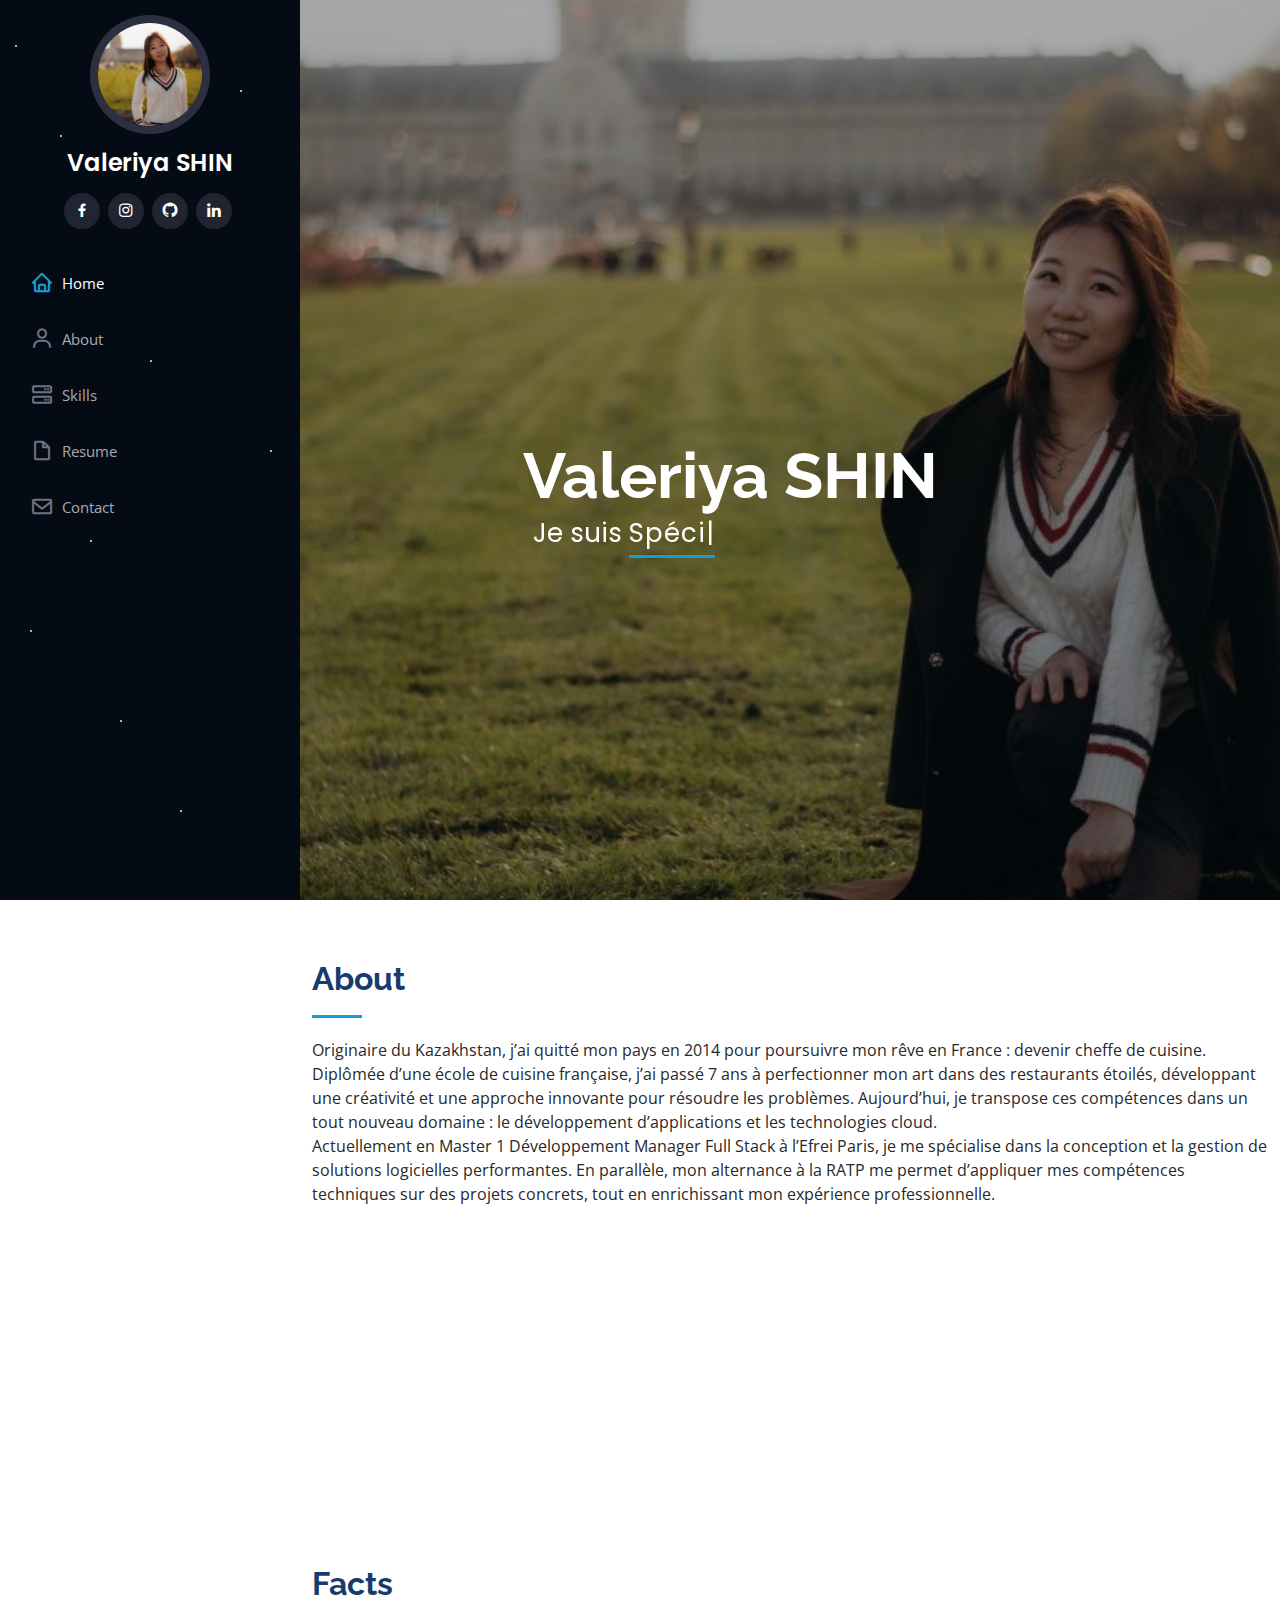
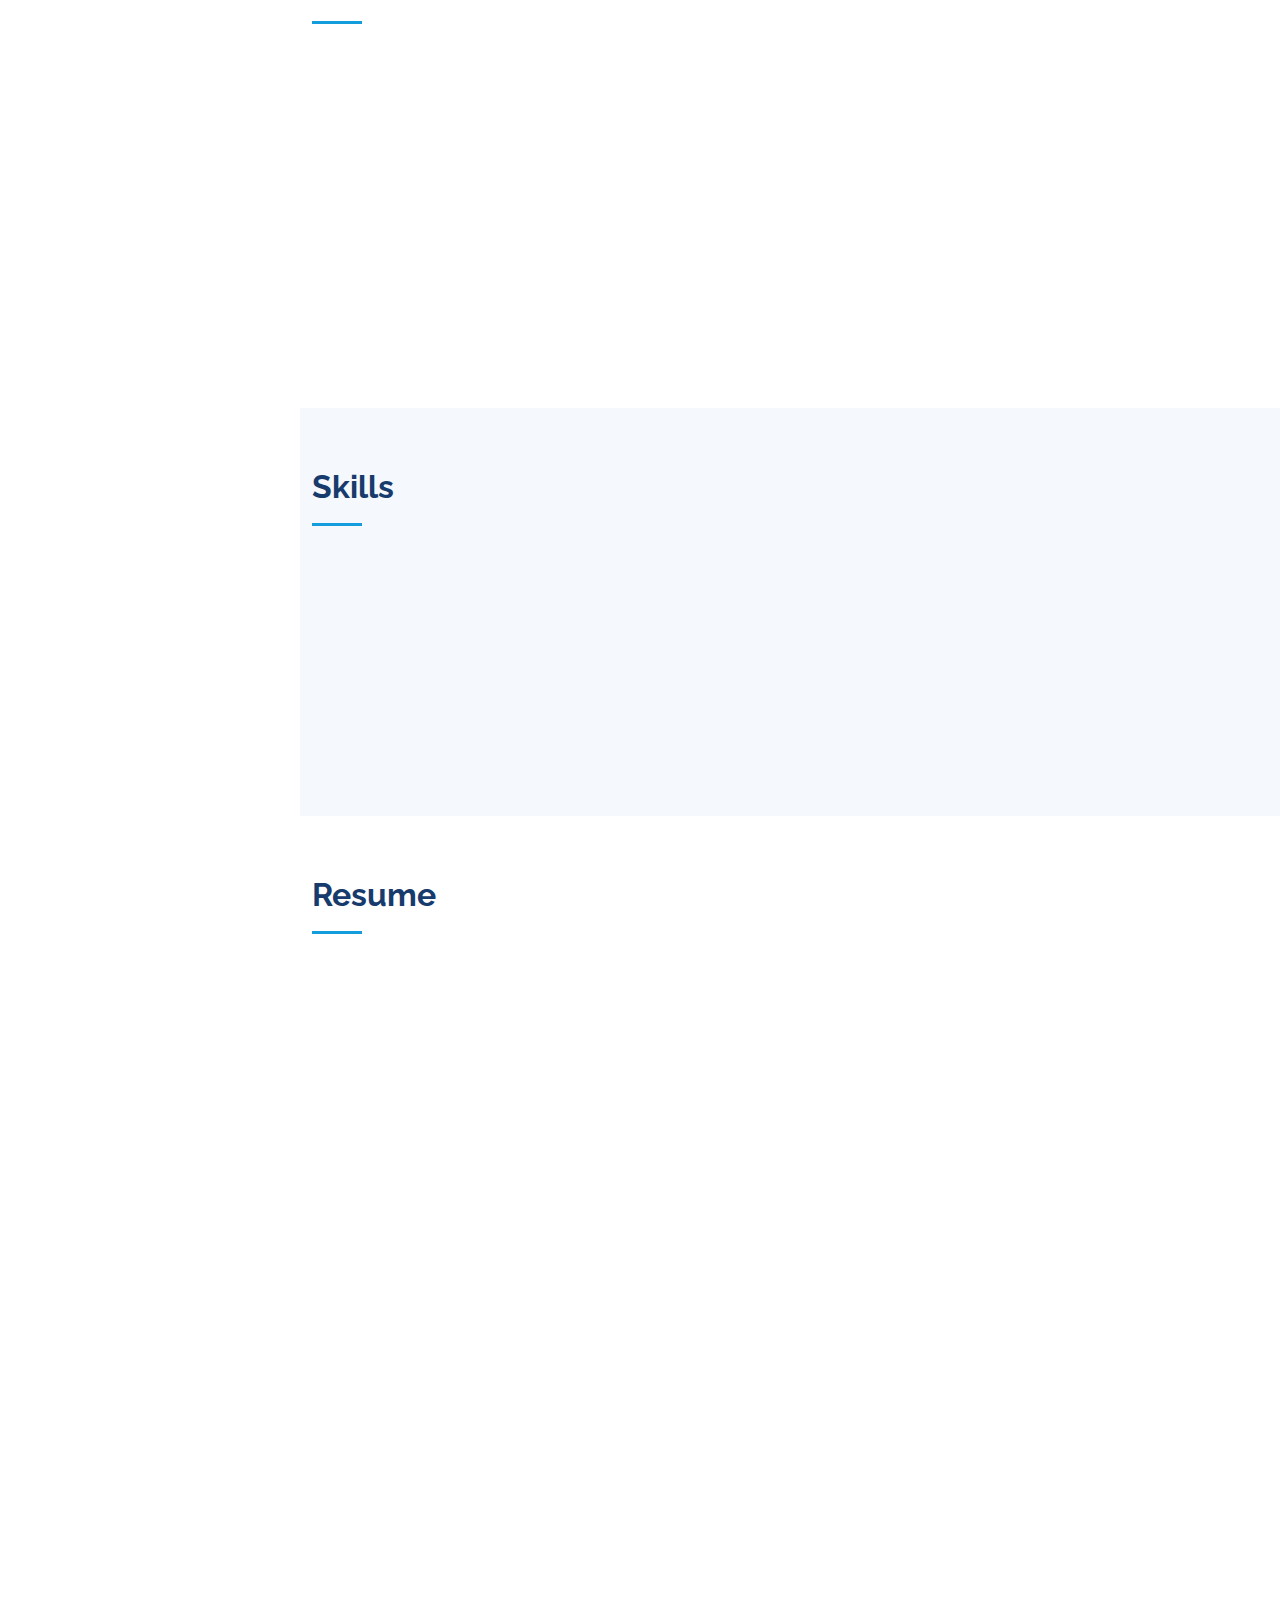
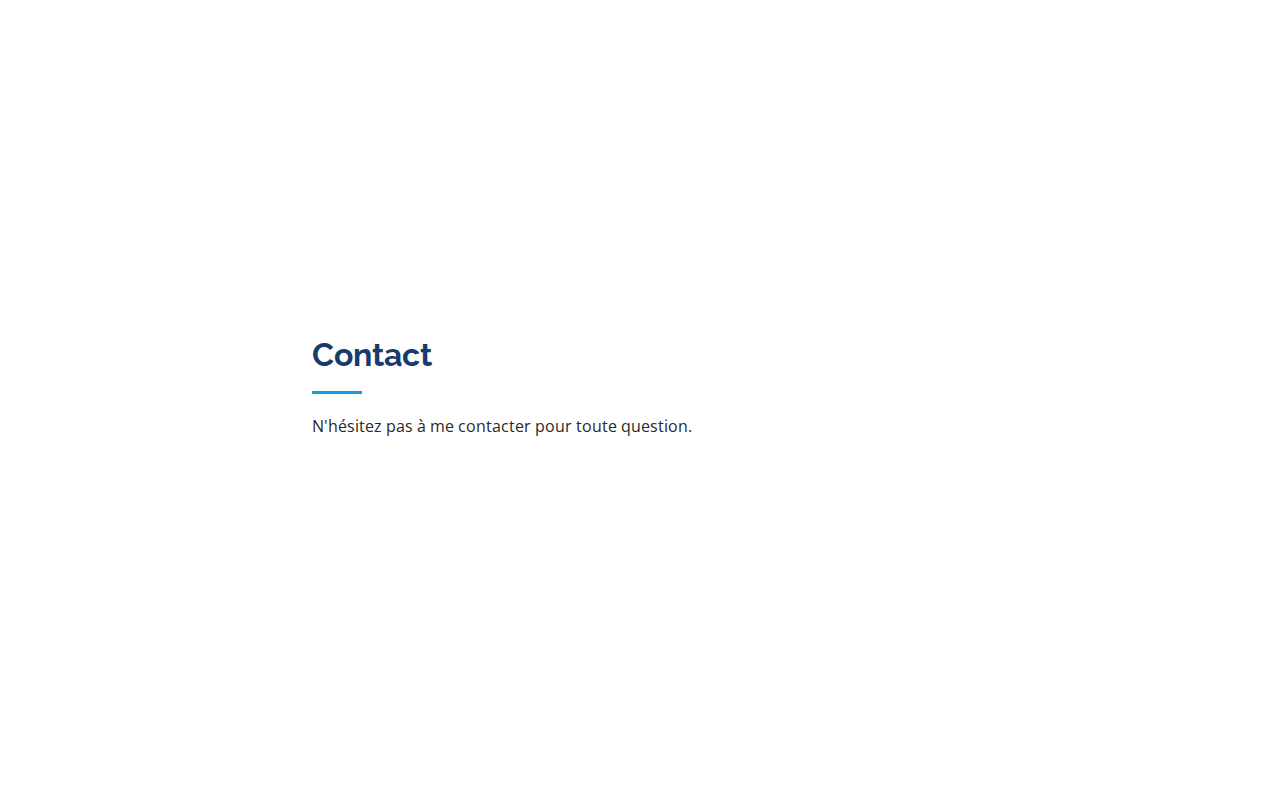
==== index.html @ 9e58f183 "Changement de portfolio" ====
<!DOCTYPE html>
<html lang="fr">

<head>
  <meta charset="utf-8">
  <meta content="width=device-width, initial-scale=1.0" name="viewport">

  <title>Portfolio Valeriya SHIN</title>
  <meta content="" name="description">
  <meta content="" name="keywords">

  <!-- Favicons -->
  <link href="assets/img/favicon.png" rel="icon">
  <link href="assets/img/apple-touch-icon.png" rel="apple-touch-icon">

  <!-- Google Fonts -->
  <link
    href="https://fonts.googleapis.com/css?family=Open+Sans:300,300i,400,400i,600,600i,700,700i|Raleway:300,300i,400,400i,500,500i,600,600i,700,700i|Poppins:300,300i,400,400i,500,500i,600,600i,700,700i"
    rel="stylesheet">

  <!-- Vendor CSS Files -->
  <link href="assets/vendor/aos/aos.css" rel="stylesheet">
  <link href="assets/vendor/bootstrap/css/bootstrap.min.css" rel="stylesheet">
  <link href="assets/vendor/bootstrap-icons/bootstrap-icons.css" rel="stylesheet">
  <link href="assets/vendor/boxicons/css/boxicons.min.css" rel="stylesheet">
  <link href="assets/vendor/glightbox/css/glightbox.min.css" rel="stylesheet">
  <link href="assets/vendor/swiper/swiper-bundle.min.css" rel="stylesheet">

  <!-- Template Main CSS File -->
  <link href="assets/css/styles.css" rel="stylesheet">

</head>

<body>
  <!-- ======= Mobile nav toggle button ======= -->
  <i class="bi bi-list mobile-nav-toggle d-xl-none"></i>
  <!-- ======= Header ======= -->
  <header id="header">
    <!-- Start Stars -->
    <div class="stars-container">
      <div class="star"></div>
      <div class="star"></div>
      <div class="star"></div>
      <div class="star"></div>
      <div class="star"></div>
      <div class="star"></div>
      <div class="star"></div>
      <div class="star"></div>
      <div class="star"></div>
      <div class="star"></div>
    </div>
    <!-- End Stars -->
    <div class="d-flex flex-column">
      <div class="profile">
        <img src="assets/img/profil.jpg" alt="" class="img-fluid rounded-circle">
        <h1 class="text-light"><a href="index.html">Valeriya SHIN</a></h1>
        <div class="social-links mt-3 text-center">
          <a href="https://www.facebook.com/vs1518" class="facebook"><i class="bx bxl-facebook"></i></a>
          <a href="https://www.instagram.com/vs1518/" class="instagram"><i class="bx bxl-instagram"></i></a>
          <a href="https://github.com/vs1518" class="google-plus"><i class="bx bxl-github"></i></a>
          <a href="https://www.linkedin.com/in/vs1518/" class="linkedin"><i class="bx bxl-linkedin"></i></a>
        </div>
      </div>

      <nav id="" class="nav-menu navbar">
        <ul>
          <li><a href="#hero" class="nav-link scrollto active"><i class="bx bx-home"></i> <span>Home</span></a></li>
          <li><a href="#about" class="nav-link scrollto"><i class="bx bx-user"></i> <span>About</span></a></li>
          <li><a href="#skills" class="nav-link scrollto"><i class="bx bx-server"></i> <span>Skills</span></a></li>
          <li><a href="#resume" class="nav-link scrollto"><i class="bx bx-file-blank"></i> <span>Resume</span></a></li>
          <li><a href="#contact" class="nav-link scrollto"><i class="bx bx-envelope"></i> <span>Contact</span></a></li>
        </ul>
      </nav><!-- .nav-menu -->
    </div>
  </header><!-- End Header -->

  <!-- ======= Hero Section ======= -->
  <section id="hero" class="d-flex flex-column justify-content-center align-items-center">
    <div class="hero-container" data-aos="fade-in">
      <h1>Valeriya SHIN</h1>
      <p>Je suis <span class="typed" data-typed-items="Spécialiste Java, Spring & AWS | En alternance à la DSI RATP"></span></p>

    </div>
  </section><!-- End Hero -->

  <main id="main">

    <!-- ======= About Section ======= -->
    <section id="about" class="about">
      <div class="container">

        <div class="section-title">
          <h2>About</h2>
          <p>Originaire du Kazakhstan, j’ai quitté mon pays en 2014 pour poursuivre mon rêve en France : devenir cheffe de cuisine. Diplômée d’une école de cuisine française, j’ai passé 7 ans à perfectionner mon art dans des restaurants étoilés, 
            développant une créativité et une approche innovante pour résoudre les problèmes. 
            Aujourd’hui, je transpose ces compétences dans un tout nouveau domaine : le développement d’applications et les technologies cloud.

            <p>Actuellement en Master 1 Développement Manager Full Stack à l’Efrei Paris,
            je me spécialise dans la conception et la gestion de solutions logicielles performantes. 
            En parallèle, mon alternance à la RATP me permet d’appliquer mes compétences techniques sur des projets concrets, 
            tout en enrichissant mon expérience professionnelle.</p>
         
        </div>

        <div class="row">
          <div class="col-lg-4" data-aos="fade-right">
            <img src="assets/img/profil.jpg" class="img-fluid" alt="">
          </div>
          <div class="col-lg-8 pt-4 pt-lg-0 content" data-aos="fade-left">
            <h3>Web Développeuse</h3>
            <div class="row">
              <div class="col-lg-6">
                <ul>
                  <li><i class="bi bi-chevron-right"></i> <strong>Birthday:</strong> <span>18 août 1995</span></li>
                  <li><i class="bi bi-chevron-right"></i> <strong>Phone:</strong> <span>+33 7 83 16 61 77</span></li>
                  <li><i class="bi bi-chevron-right"></i> <strong>City:</strong> <span>Paris, France</span></li>
                </ul>
              </div>
              <div class="col-lg-6">
                <ul>
                  <li><i class="bi bi-chevron-right"></i> <strong>Degree:</strong> <span>Master EFREI</span></li>
                  <li><i class="bi bi-chevron-right"></i> <strong>Email:</strong>
                    <span>shinvaleriya1808@gmail.com</span></li>
                </ul>
              </div>
            </div>
          </div>
        </div>

      </div>
    </section><!-- End About Section -->

    <!-- ======= Facts Section ======= -->
    <section id="facts" class="facts">
      <div class="container">

        <div class="section-title">
          <h2>Facts</h2>
        </div>

        <div class="row no-gutters">

          <div class="col-lg-3 col-md-6 d-md-flex align-items-md-stretch" data-aos="fade-up">
            <div class="count-box">
              <i class="bi bi-people"></i>
              <span data-purecounter-start="0" data-purecounter-end="5" data-purecounter-duration="1"
                class="purecounter"></span>
              <p><strong>Langues</strong> : 
                <br><em>russe</em> (langue maternelle), 
                <br><em>français</em>(courant), 
                <br><em>anglais</em> (courant), 
                <br><em>kazakhe</em>(notions), 
                <br><em>allemande </em>(notions)</p>
            </div>
          </div>

          <div class="col-lg-3 col-md-6 d-md-flex align-items-md-stretch" data-aos="fade-up" data-aos-delay="100">
            <div class="count-box">
              <i class="bi bi-calendar-event"></i>
              <span data-purecounter-start="0" data-purecounter-end="7" data-purecounter-duration="1"
                class="purecounter"></span>
              <p><strong>Années </strong> à travaillé dans les restaurants etoilés</p>
            </div>
          </div>

          <div class="col-lg-3 col-md-6 d-md-flex align-items-md-stretch" data-aos="fade-up" data-aos-delay="200">
            <div class="count-box">
              <i class="bi bi-hourglass"></i>
              <span data-purecounter-start="0" data-purecounter-end="2000" data-purecounter-duration="1"
                class="purecounter"></span>
              <p><strong>Heures de travail</strong> non-stop</p>
            </div>
          </div>

          <div class="col-lg-3 col-md-6 d-md-flex align-items-md-stretch" data-aos="fade-up" data-aos-delay="300">
            <div class="count-box">
              <i class="bi bi-file-earmark-check"></i>
              <span data-purecounter-start="0" data-purecounter-end="15" data-purecounter-duration="1"
                class="purecounter"></span>
              <p><strong>Projets</strong> réussis en équipe</p>
            </div>
          </div>

        </div>

      </div>
    </section><!-- End Facts Section -->

    <!-- ======= Skills Section ======= -->
    <section id="skills" class="skills section-bg">
      <div class="container">

        <div class="section-title">
          <h2>Skills</h2>
        </div>

        <div class="row skills-content">

          <div class="col-lg-6" data-aos="fade-up">

            <div class="progress">
              <span class="skill">Java<i class="val">90%</i></span>
              <div class="progress-bar-wrap">
                <div class="progress-bar" role="progressbar" aria-valuenow="90" aria-valuemin="0" aria-valuemax="100">
                </div>
              </div>
            </div>

            <div class="progress">
              <span class="skill">Spring <i class="val">90%</i></span>
              <div class="progress-bar-wrap">
                <div class="progress-bar" role="progressbar" aria-valuenow="90" aria-valuemin="0" aria-valuemax="100">
                </div>
              </div>
            </div>

            <div class="progress">
              <span class="skill">AWS <i class="val">80%</i></span>
              <div class="progress-bar-wrap">
                <div class="progress-bar" role="progressbar" aria-valuenow="80" aria-valuemin="0" aria-valuemax="100">
                </div>
              </div>
            </div>

          </div>

          <div class="col-lg-6" data-aos="fade-up" data-aos-delay="100">
          </div>

        </div>

      </div>
    </section><!-- End Skills Section -->

    <!-- ======= Resume Section ======= -->
    <section id="resume" class="resume">
      <div class="container">

        <div class="section-title">
          <h2>Resume</h2>
        </div>

        <div class="row">
          <div class="col-lg-6" data-aos="fade-up">
            <h3 class="resume-title">Education</h3>
            <div class="resume-item">
              <h4>Diplôme de Dev Manager FullStack<p>Bac +5</p>
              </h4>
              <h5>en cours</h5>
              <p><em>EFREI, Paris, France</em></p>
              <p>EFREI forme des experts en technologies de l'information, combinant excellence technique et compétences en innovation pour répondre aux enjeux du numérique et du digital.</p>

            </div>

            <div class="resume-item">
              <h4>Diplôme de concepteur développeur d’application <p>Bac +3/4</p>
              </h4>
              <h5>2023</h5>
              <p><em>DesCodeuses, Paris, France</em></p>
              <p>DesCodeuses transforme les trajectoires sociales des femmes des quartiers populaires grâce aux métiers Tech et à l'empowerment collectif. </p>
            </div>

            <div class="resume-item">
              <h4>Diplôme de cuisine</h4>
              <h5>2014-2015</h5>
              <p><em>Le Cordon Bleu, Paris, France</em></p>
              <p>Le Cordon Bleu Paris est une école culinaire de renommée internationale, qui a formé certains des plus grands chefs du monde.  </p>
            </div>
          </div>
          <div class="col-lg-6" data-aos="fade-up" data-aos-delay="100">
            <h3 class="resume-title">Professional Experience</h3>
            <div class="resume-item">
              <h4>Cheffe de cuisine</h4>
              <h5>2021-2022</h5>
              <p><em>Paris, France </em></p>
              <ul>
                <li>Création de menus innovants en utilisant des ingrédients frais et locaux,</li>
                <li>Gestion efficace des approvisionnements, des inventaires et des coûts </li>
                <li>Encadrement du personnel de cuisine, planification des horaires, gestion des tâches</li>
                <li>Collaboration avec les fournisseurs</li>
                <li>Élaboration et application des normes d'hygiène et de sécurité alimentaire</li>
              </ul>
            </div>
            <div class="resume-item">
              <h4>Chef de partie</h4>
              <h5>2021-2016
              </h5>
              <p><em>Paris, France </em></p>
              <ul>
                <li>Préparation des garnitures, sauces et autres composants nécessaires pour les différents</li>
                <li>Supervision de la cuisson des aliments, du dressage des assiettes</li>
                <li>Formation et encadrement des apprentis et des commis de cuisine</li>
                <li>Contribution à l'élaboration des menus et à l'amélioration des recettes</li>
              </ul>
            </div>
          </div>
        </div>

      </div>
    </section><!-- End Resume Section -->

    <section id="contact" class="contact">
      <div class="container">

        <div class="section-title">
          <h2>Contact</h2>
          <p>N'hésitez pas à me contacter pour toute question.</p>
        </div>

        <div class="row" data-aos="fade-in">

              <div class="email">
                <i class="bi bi-envelope"></i>
                <h4>Email:</h4>
                <p>shinvaleriya1808@gmail.com</p>
              </div>

              <div class="phone">
                <i class="bi bi-phone"></i>
                <h4>Portable:</h4>
                <p>+33 7 83 16 61 77</p>
              </div>
            </div>
        </div>

      </div>
    </section><!-- End Contact Section -->

  </main><!-- End #main -->



  <a href="#" class="back-to-top d-flex align-items-center justify-content-center"><i
      class="bi bi-arrow-up-short"></i></a>

  <!-- Vendor JS Files -->
  <script src="assets/vendor/purecounter/purecounter_vanilla.js"></script>
  <script src="assets/vendor/aos/aos.js"></script>
  <script src="assets/vendor/bootstrap/js/bootstrap.bundle.min.js"></script>
  <script src="assets/vendor/glightbox/js/glightbox.min.js"></script>
  <script src="assets/vendor/isotope-layout/isotope.pkgd.min.js"></script>
  <script src="assets/vendor/swiper/swiper-bundle.min.js"></script>
  <script src="assets/vendor/typed.js/typed.min.js"></script>
  <script src="assets/vendor/waypoints/noframework.waypoints.js"></script>
  <script src="assets/vendor/php-email-form/validate.js"></script>

  <!-- Template Main JS File -->
  <script src="assets/js/main.js"></script>
  <script src="https://code.jquery.com/jquery-1.7.1.min.js" type="text/javascript"></script>


</body>

</html>
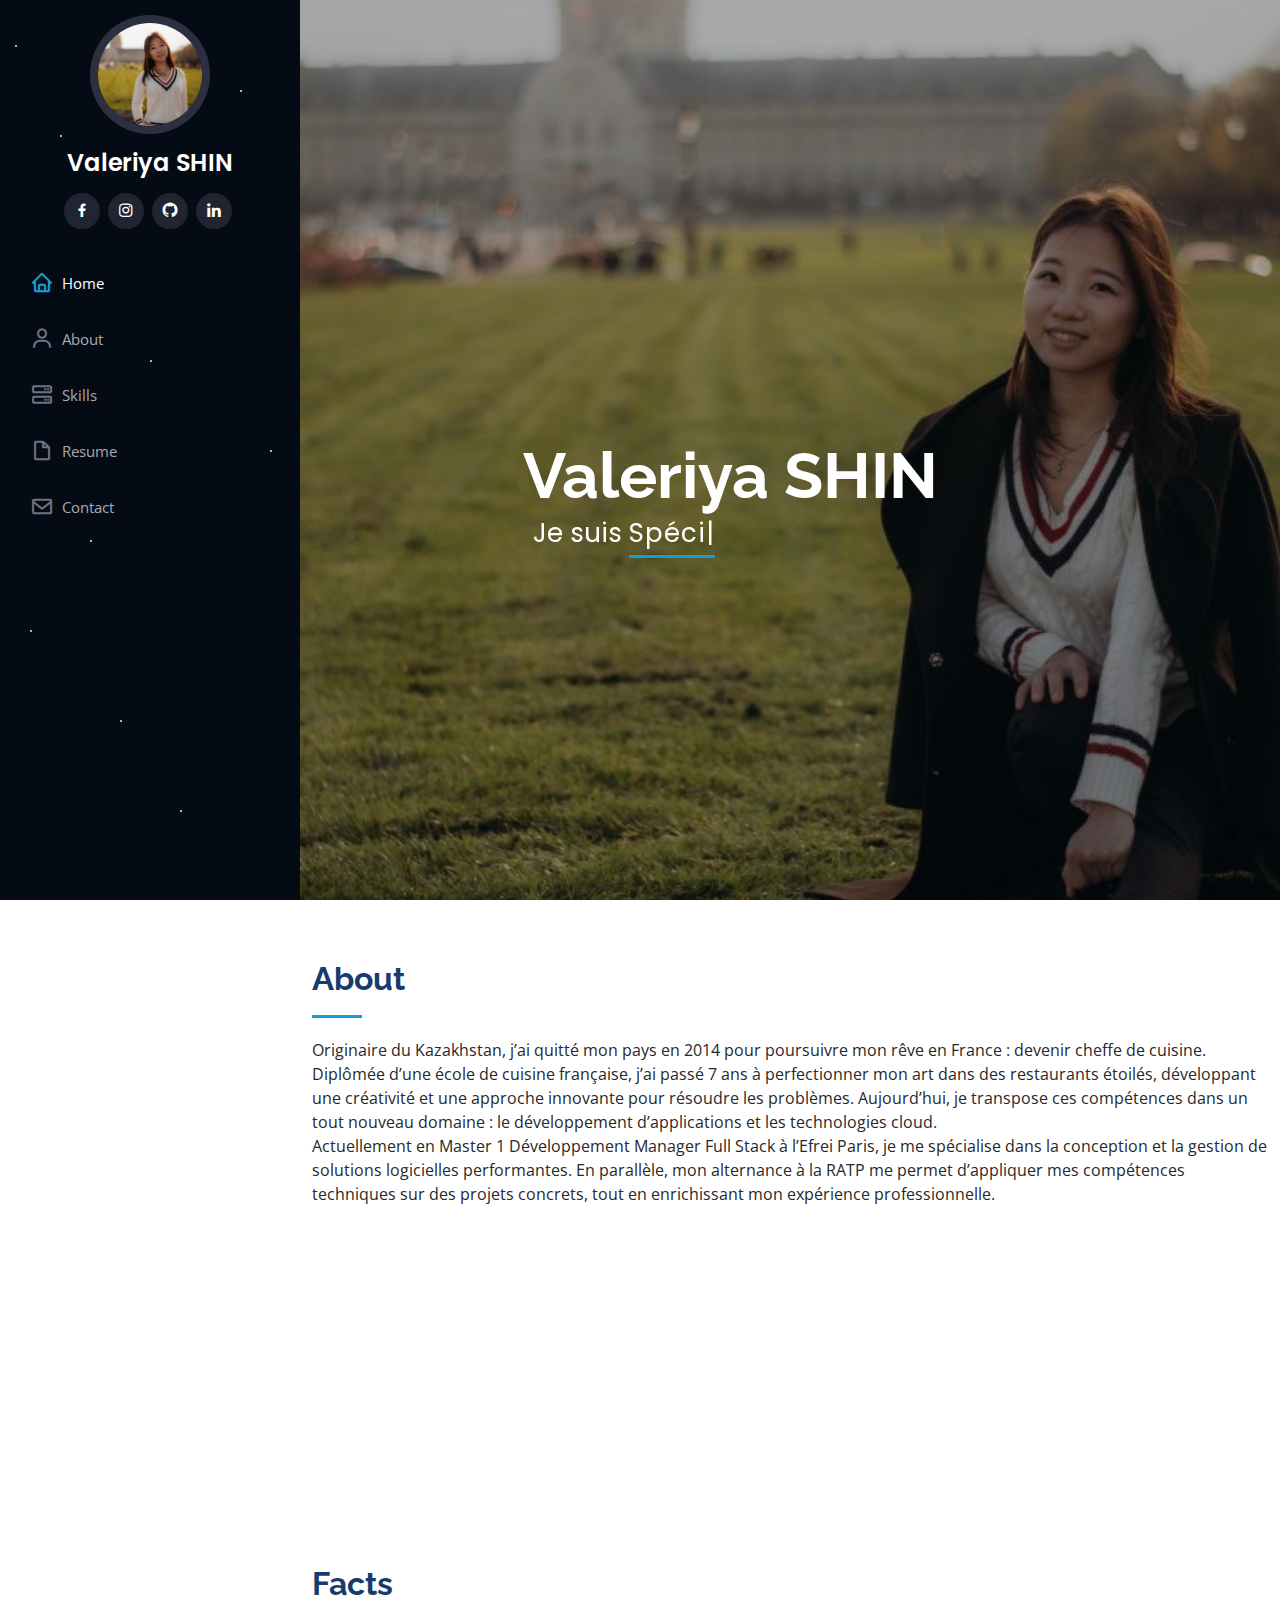
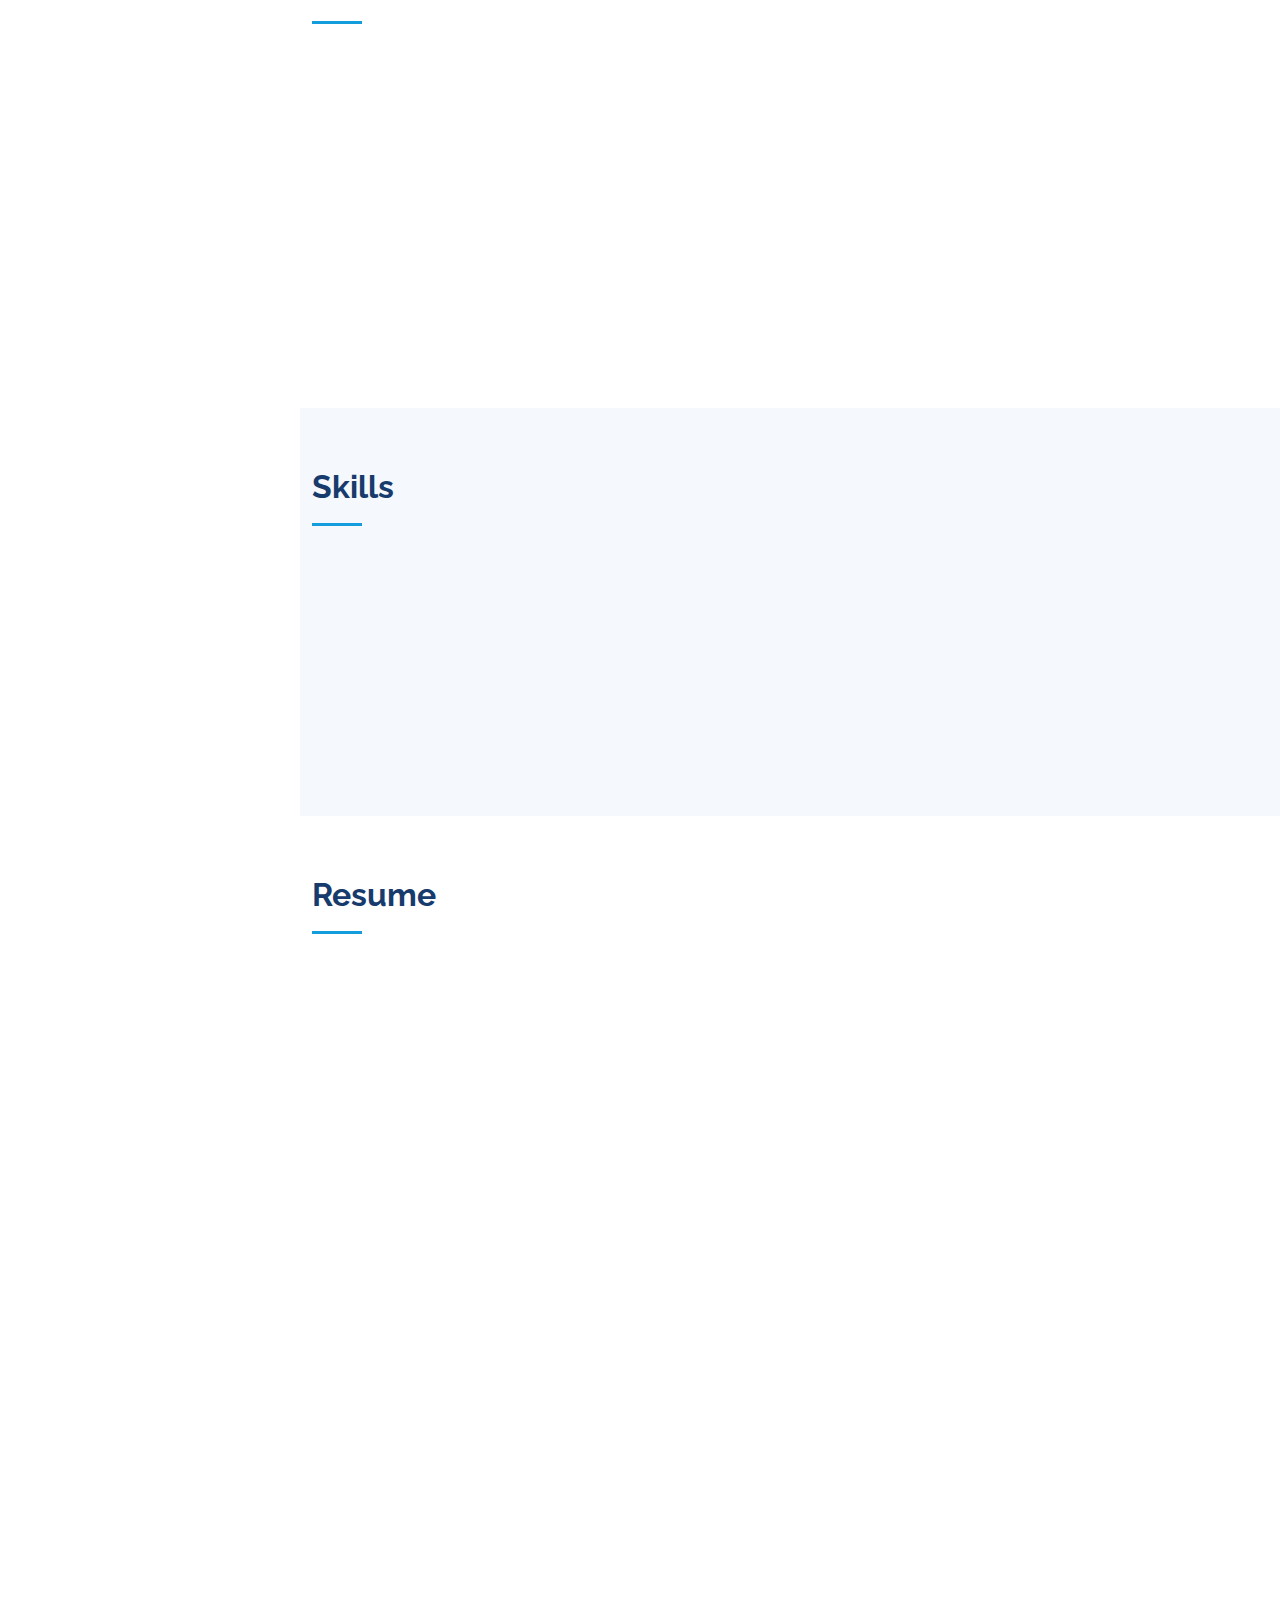
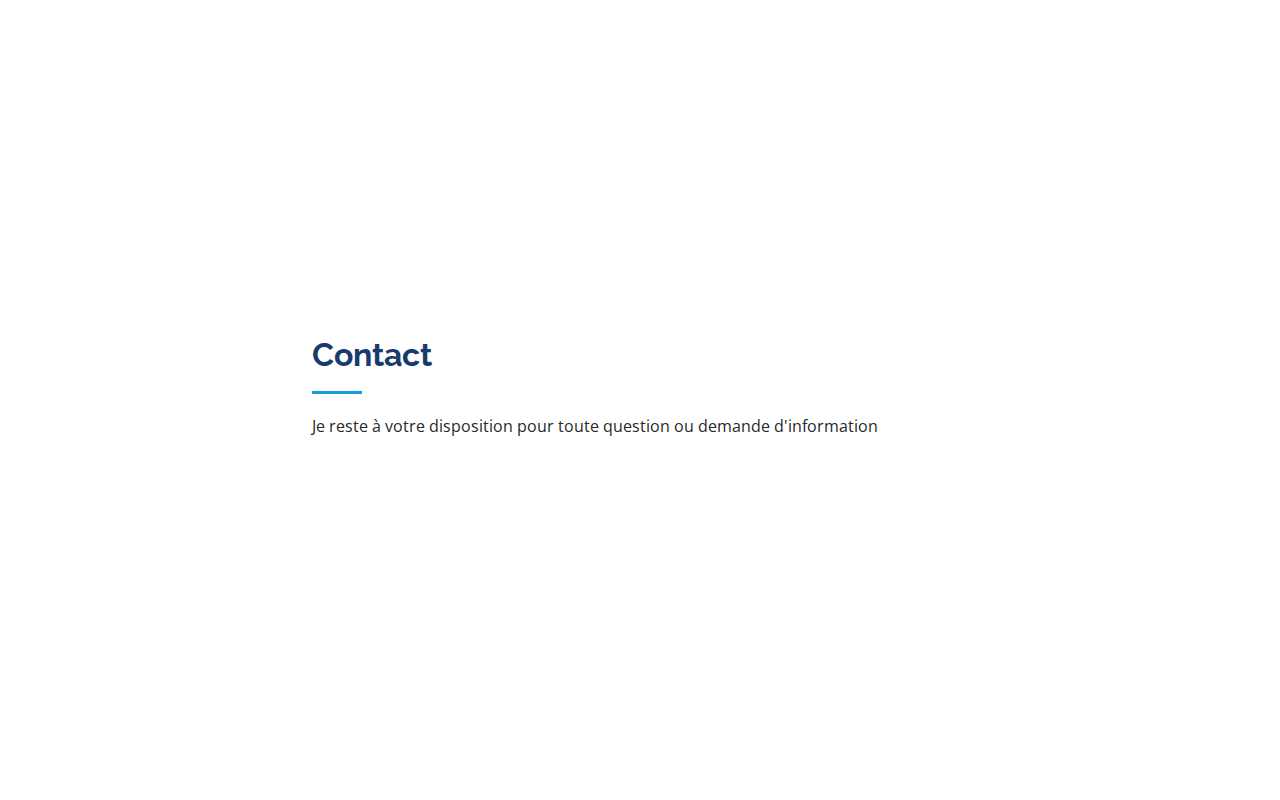
==== commit e599a082: "Modification de mon portfolio" ====
--- a/index.html
+++ b/index.html
@@ -78,7 +78,7 @@
   <section id="hero" class="d-flex flex-column justify-content-center align-items-center">
     <div class="hero-container" data-aos="fade-in">
       <h1>Valeriya SHIN</h1>
-      <p>Je suis <span class="typed" data-typed-items="Spécialiste Java, Spring & AWS | En alternance à la DSI RATP"></span></p>
+      <p>Je suis <span class="typed" data-typed-items="Spécialiste Java Spring & AWS , En alternance à la DSI RATP"></span></p>
 
     </div>
   </section><!-- End Hero -->
@@ -146,7 +146,7 @@
               <span data-purecounter-start="0" data-purecounter-end="5" data-purecounter-duration="1"
                 class="purecounter"></span>
               <p><strong>Langues</strong> : 
-                <br><em>russe</em> (langue maternelle), 
+                <br><em>russe</em>(langue maternelle), 
                 <br><em>français</em>(courant), 
                 <br><em>anglais</em> (courant), 
                 <br><em>kazakhe</em>(notions), 
@@ -304,7 +304,7 @@
 
         <div class="section-title">
           <h2>Contact</h2>
-          <p>N'hésitez pas à me contacter pour toute question.</p>
+          <p>Je reste à votre disposition pour toute question ou demande d'information</p>
         </div>
 
         <div class="row" data-aos="fade-in">
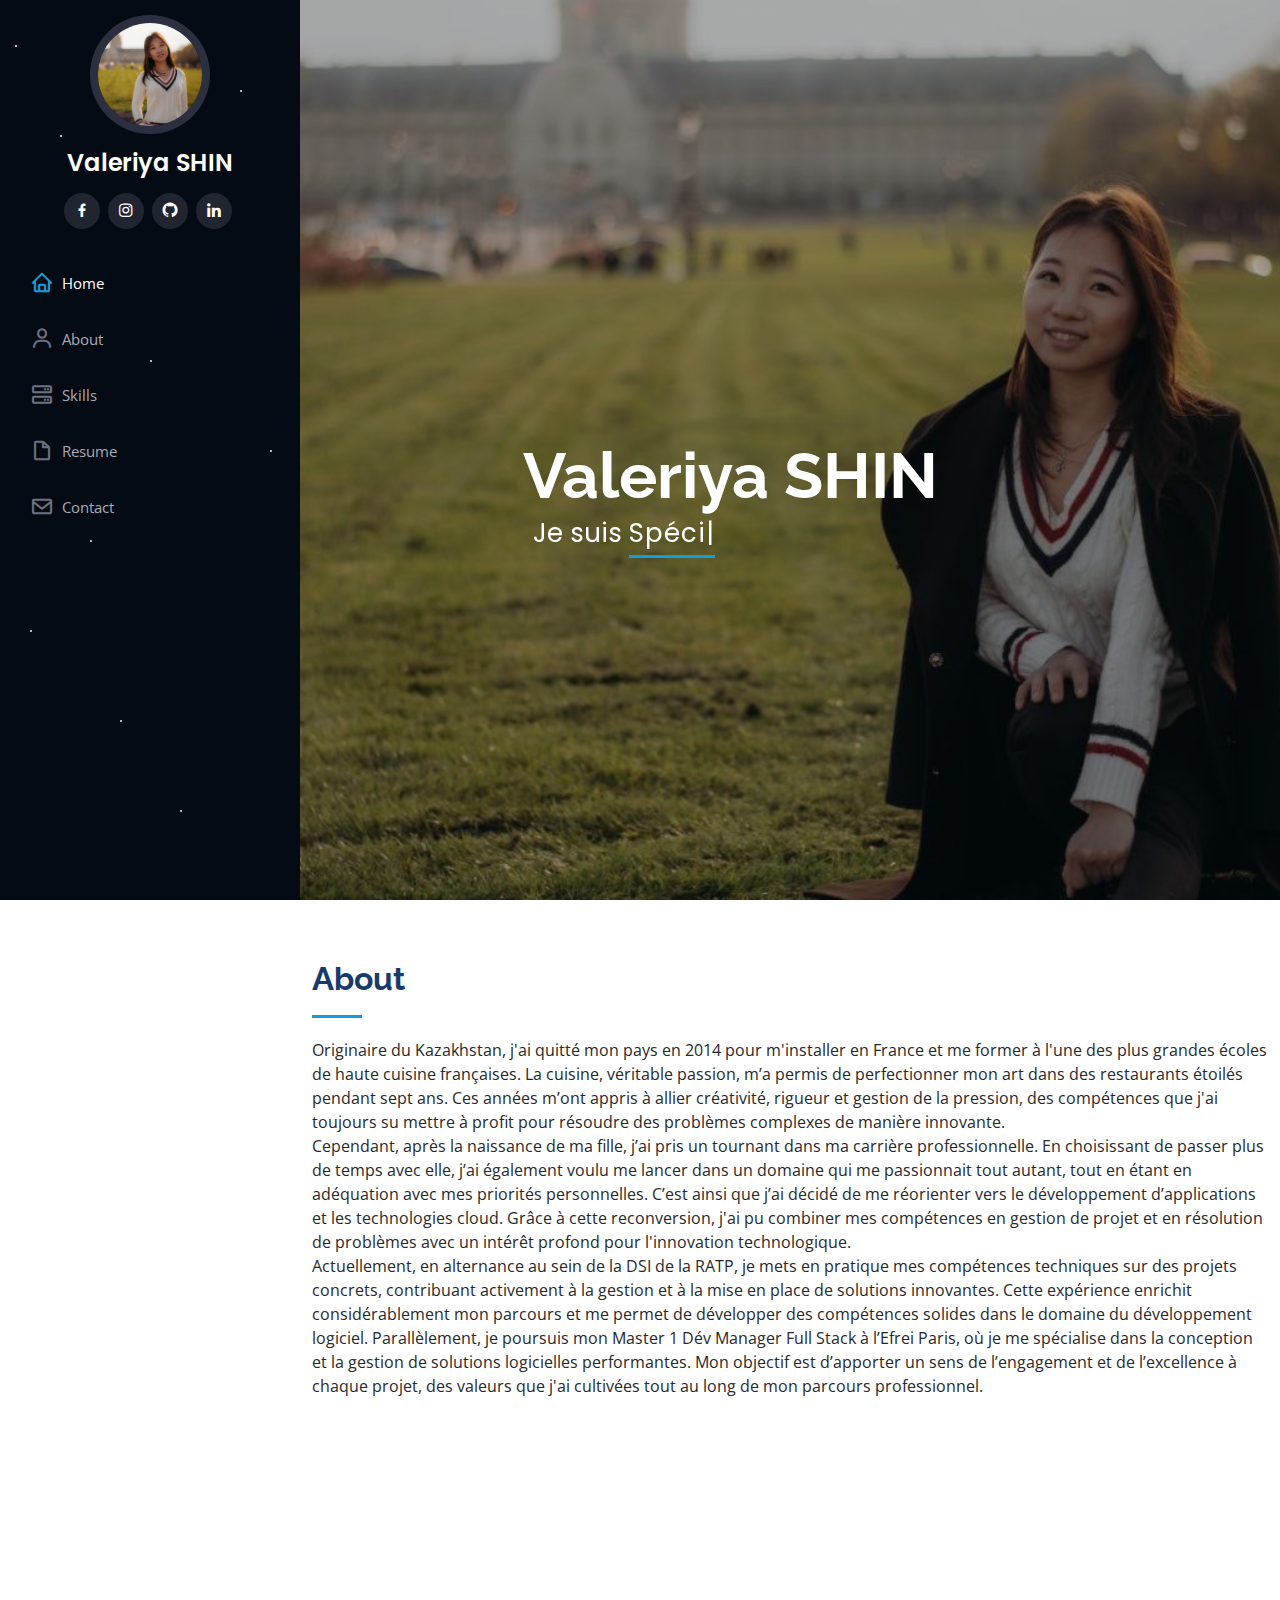
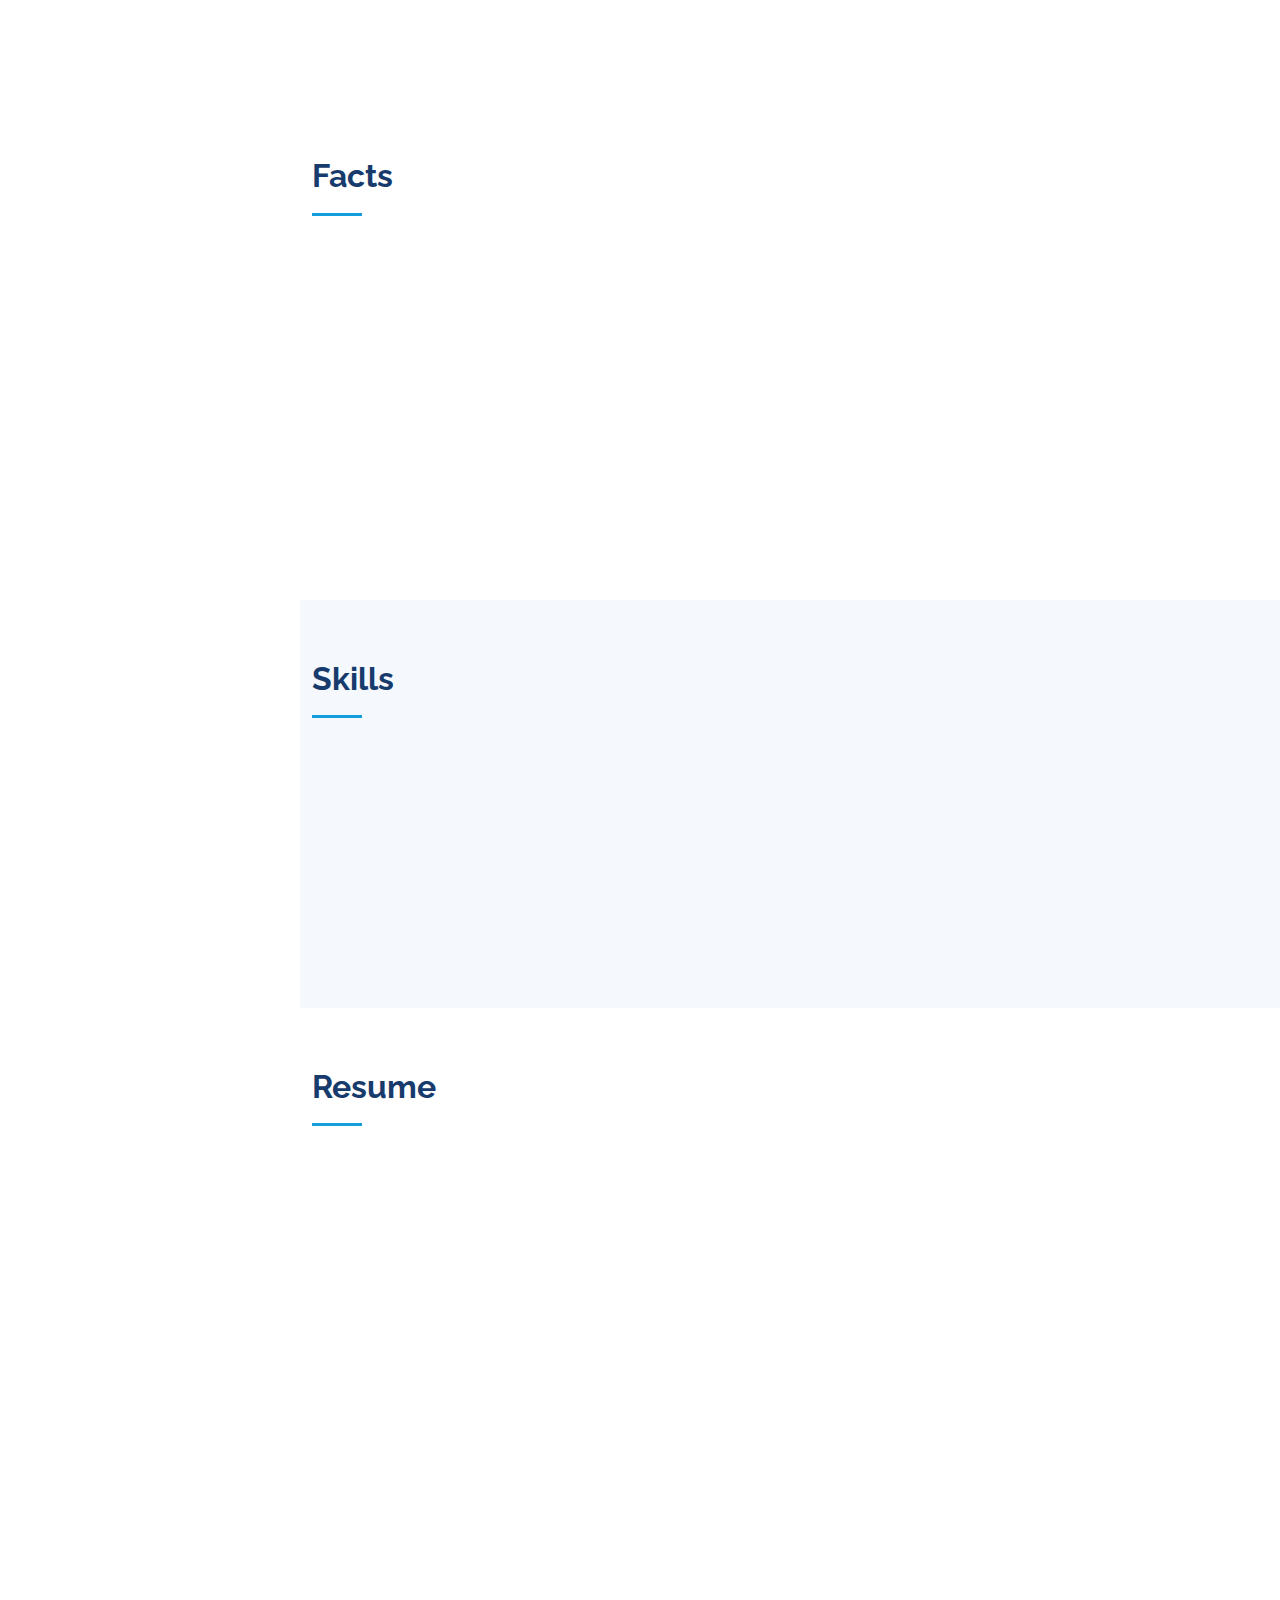
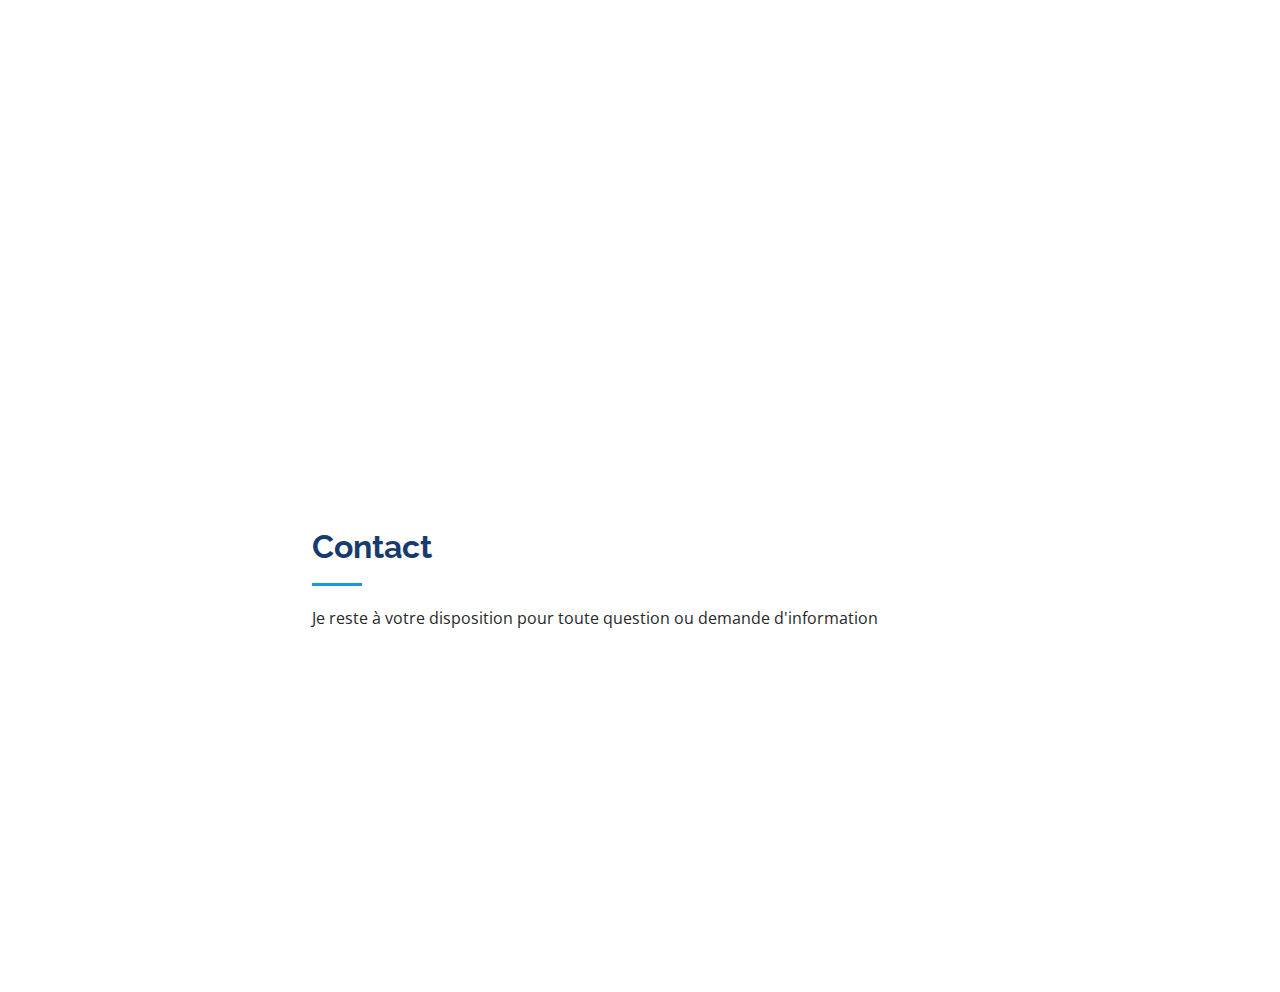
==== commit f2b7aba9: "Modification sur la description" ====
--- a/index.html
+++ b/index.html
@@ -91,15 +91,20 @@
 
         <div class="section-title">
           <h2>About</h2>
-          <p>Originaire du Kazakhstan, j’ai quitté mon pays en 2014 pour poursuivre mon rêve en France : devenir cheffe de cuisine. Diplômée d’une école de cuisine française, j’ai passé 7 ans à perfectionner mon art dans des restaurants étoilés, 
-            développant une créativité et une approche innovante pour résoudre les problèmes. 
-            Aujourd’hui, je transpose ces compétences dans un tout nouveau domaine : le développement d’applications et les technologies cloud.
-
-            <p>Actuellement en Master 1 Développement Manager Full Stack à l’Efrei Paris,
-            je me spécialise dans la conception et la gestion de solutions logicielles performantes. 
-            En parallèle, mon alternance à la RATP me permet d’appliquer mes compétences techniques sur des projets concrets, 
-            tout en enrichissant mon expérience professionnelle.</p>
-         
+          <p>Originaire du Kazakhstan, j'ai quitté mon pays en 2014 pour m'installer en France et me former à l'une des plus grandes écoles de haute cuisine françaises. 
+            La cuisine, véritable passion, m’a permis de perfectionner mon art dans des restaurants étoilés pendant sept ans. 
+            Ces années m’ont appris à allier créativité, rigueur et gestion de la pression, des compétences que j'ai toujours su mettre à profit pour résoudre des problèmes complexes de manière innovante.</p>
+
+            <p>Cependant, après la naissance de ma fille, j’ai pris un tournant dans ma carrière professionnelle. En choisissant de passer plus de temps avec elle, 
+            j’ai également voulu me lancer dans un domaine qui me passionnait tout autant, tout en étant en adéquation avec mes priorités personnelles. 
+            C’est ainsi que j’ai décidé de me réorienter vers le développement d’applications et les technologies cloud. Grâce à cette reconversion, 
+            j'ai pu combiner mes compétences en gestion de projet et en résolution de problèmes avec un intérêt profond pour l'innovation technologique.</p>
+            
+            <p>Actuellement, en alternance au sein de la DSI de la RATP, je mets en pratique mes compétences techniques sur des projets concrets, contribuant activement à la
+            gestion et à la mise en place de solutions innovantes. Cette expérience enrichit considérablement mon parcours et me permet de développer des compétences solides dans le domaine du développement logiciel. 
+            Parallèlement, je poursuis mon Master 1 Dév Manager Full Stack à l’Efrei Paris, où je me spécialise dans la conception et la gestion de solutions logicielles performantes. 
+            Mon objectif est d’apporter un sens de l’engagement et de l’excellence à chaque projet, des valeurs que j'ai cultivées tout au long de mon parcours professionnel.</p>
+        
         </div>
 
         <div class="row">
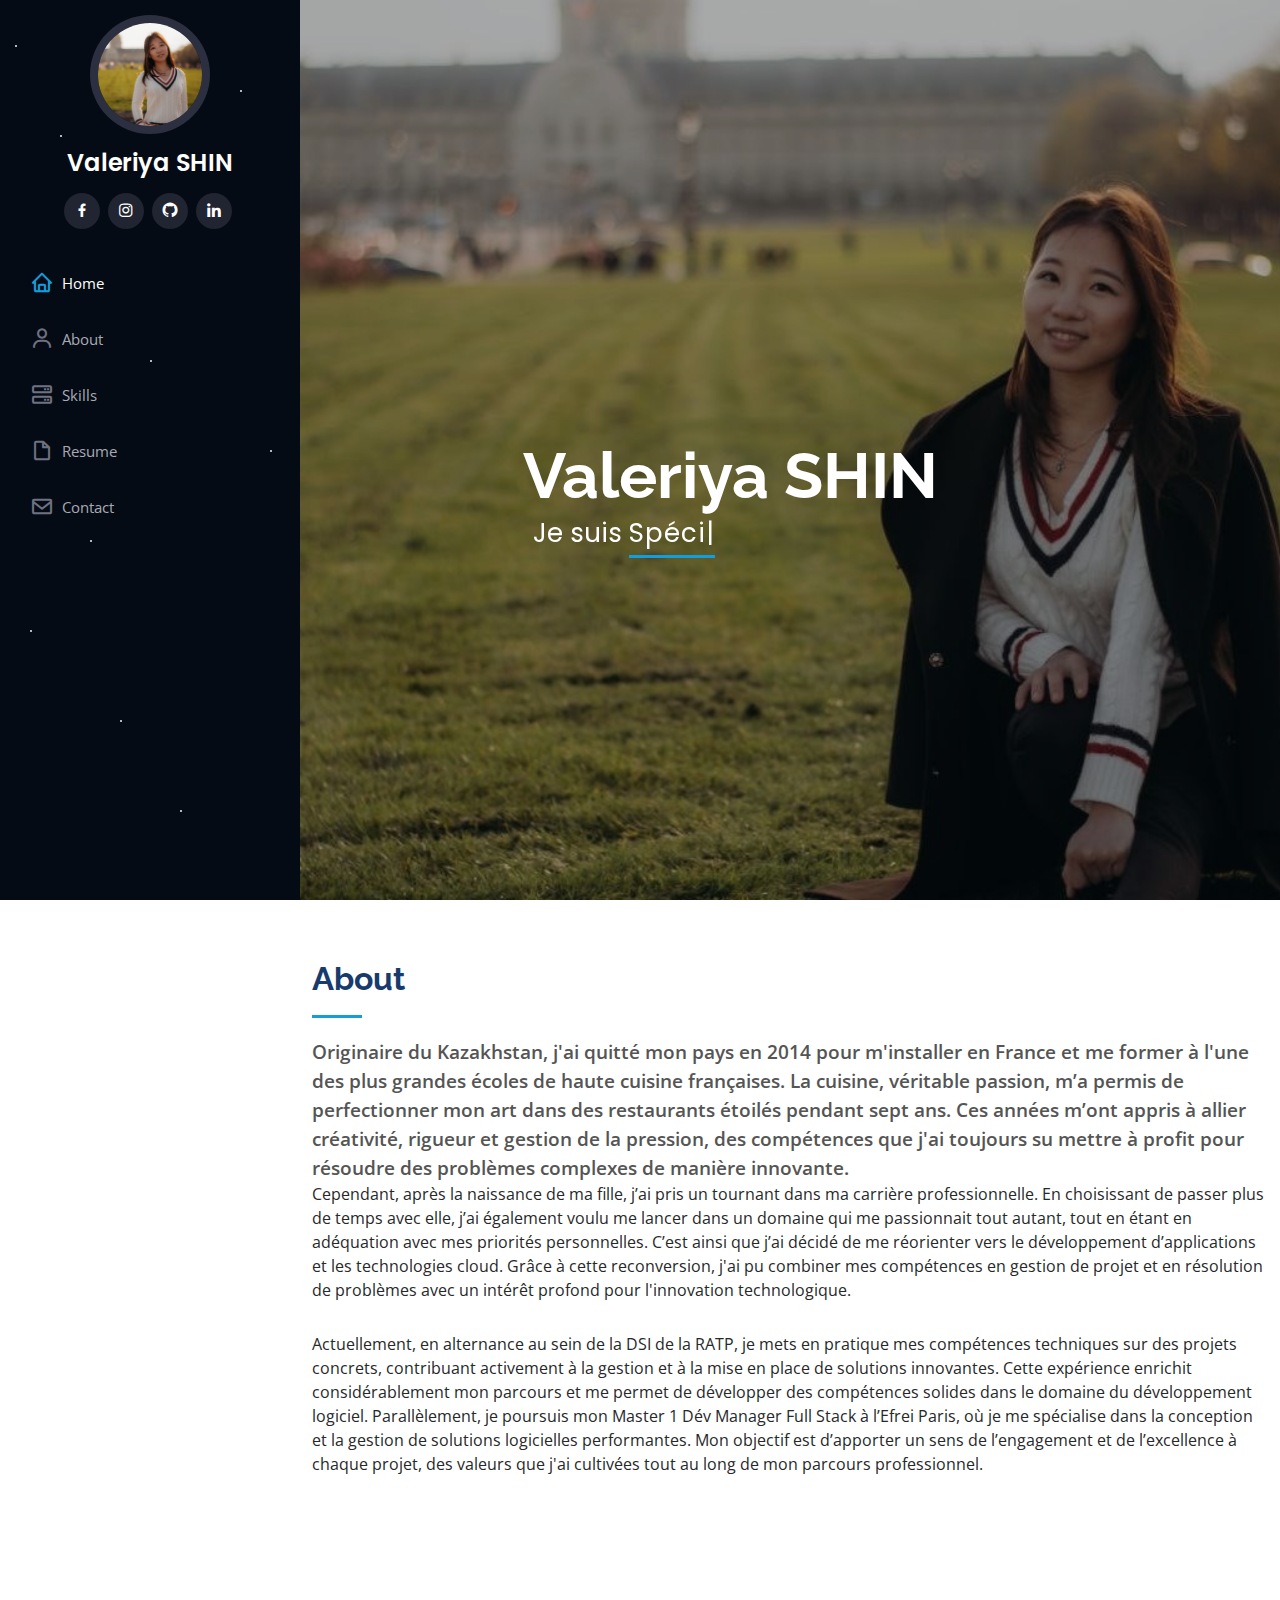
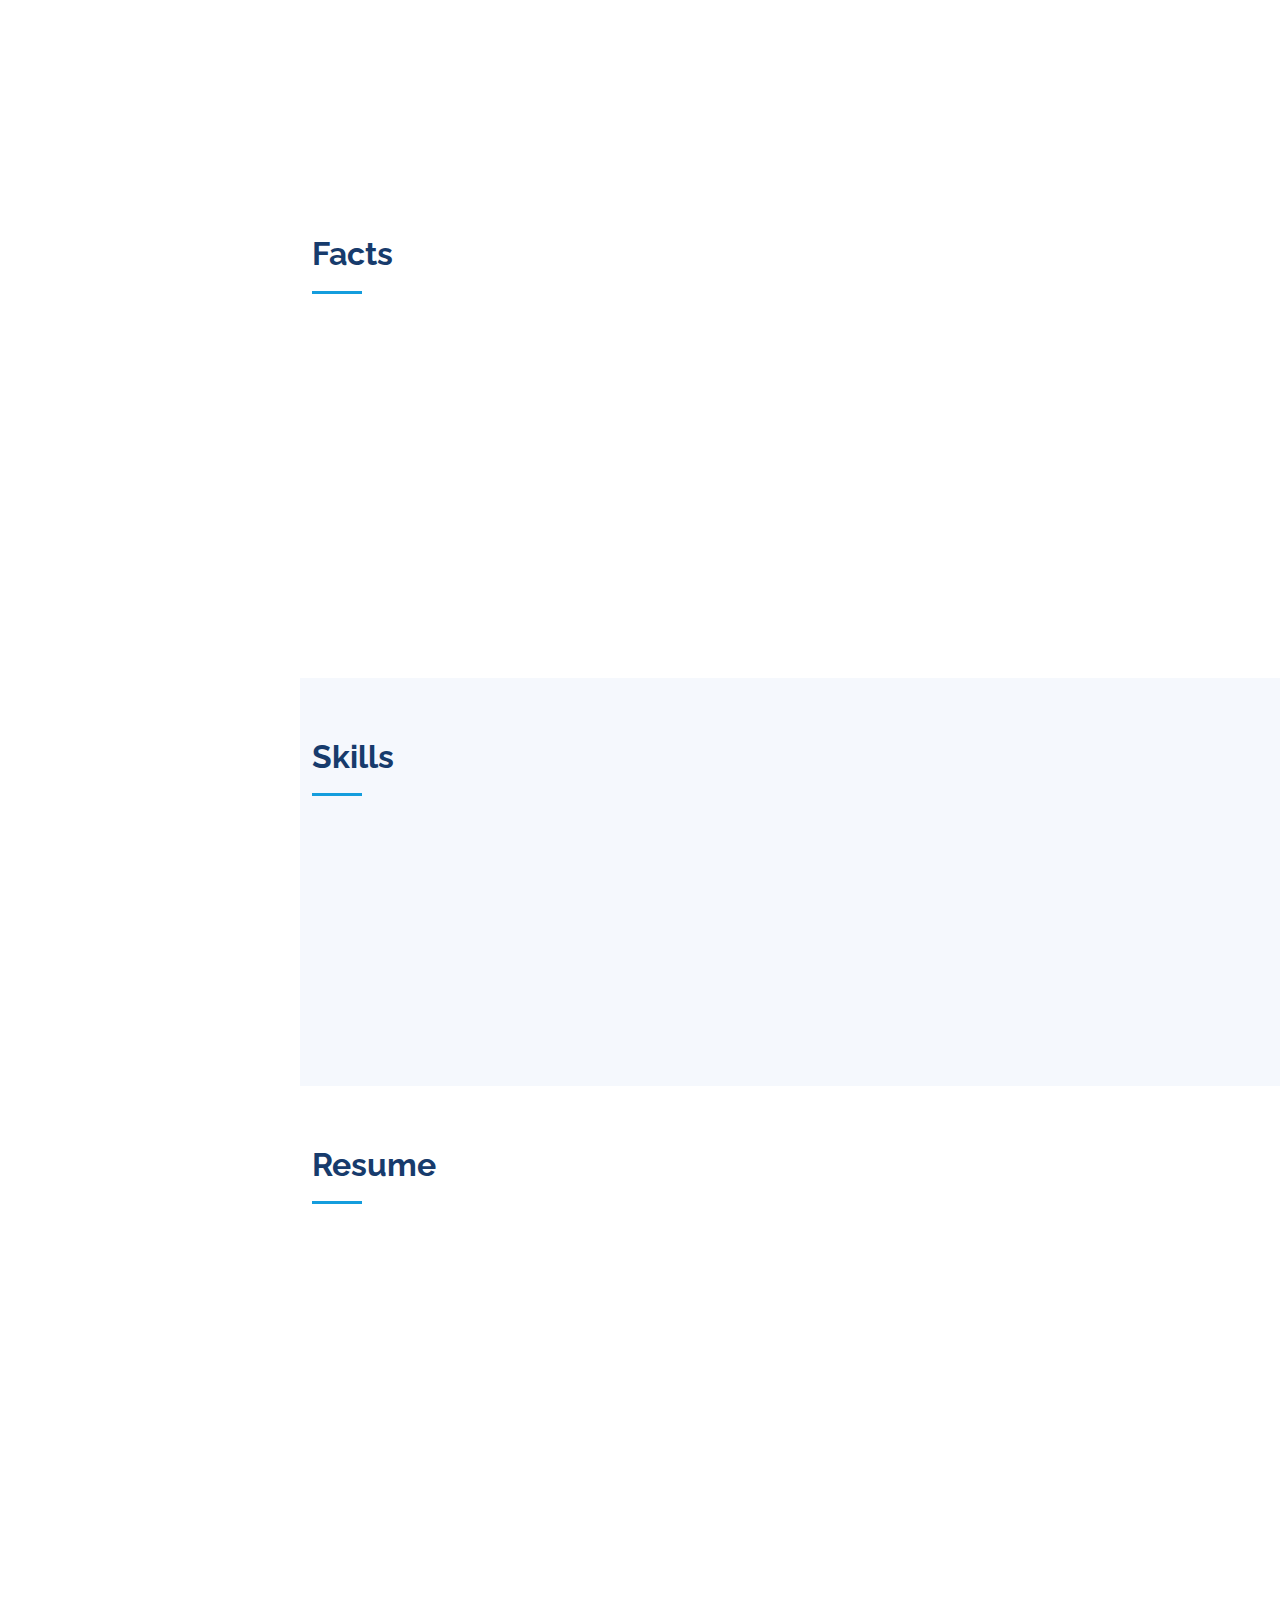
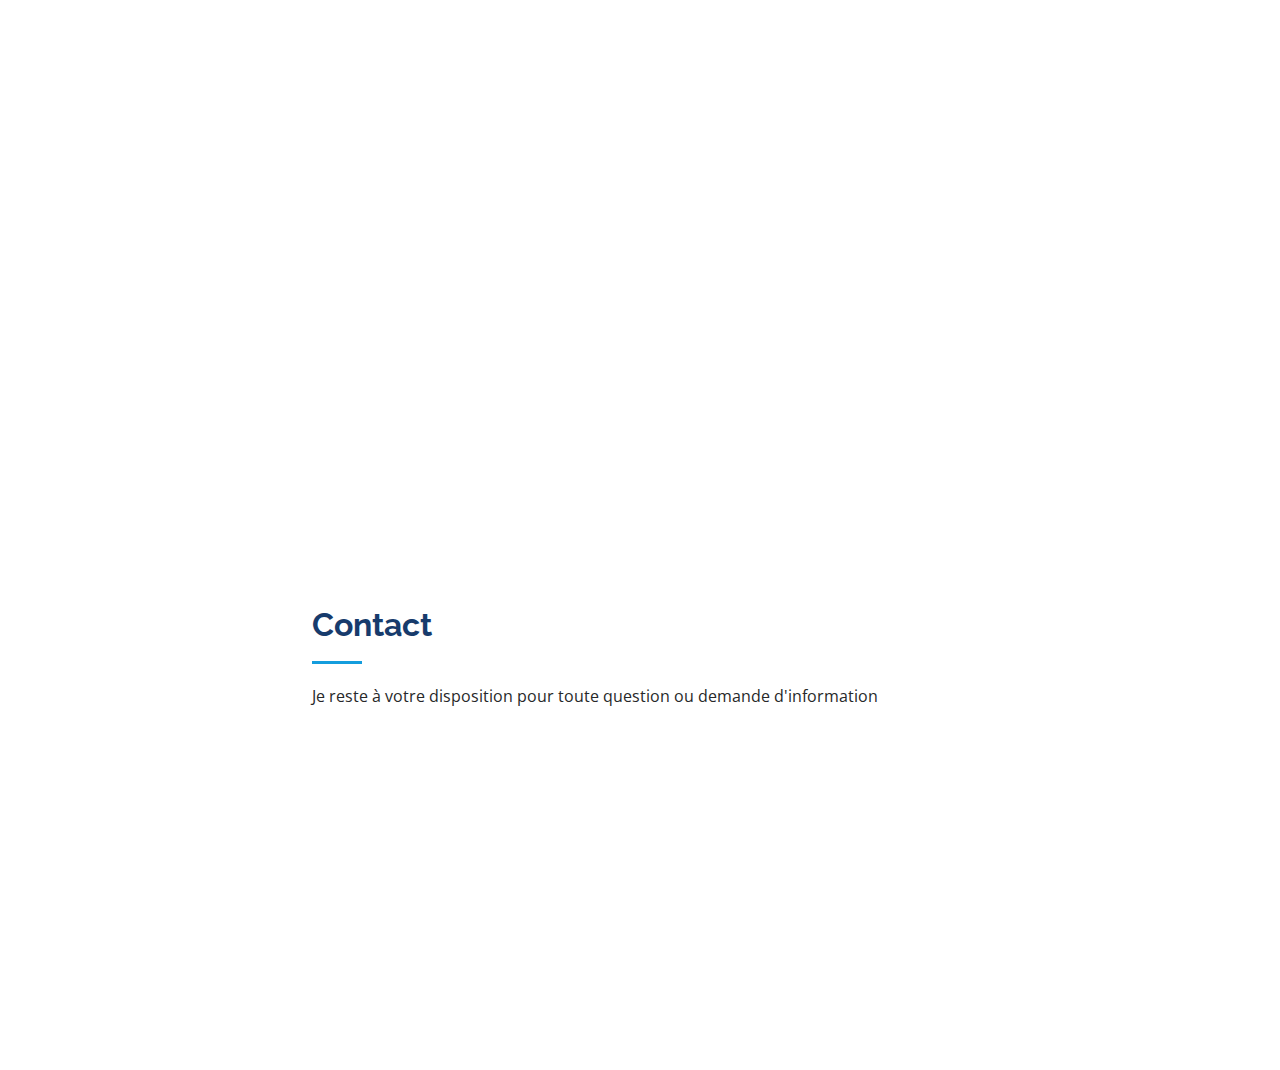
==== commit b6d6750a: "Changement de styles" ====
--- a/index.html
+++ b/index.html
@@ -91,7 +91,7 @@
 
         <div class="section-title">
           <h2>About</h2>
-          <p>Originaire du Kazakhstan, j'ai quitté mon pays en 2014 pour m'installer en France et me former à l'une des plus grandes écoles de haute cuisine françaises. 
+            <p class="intro">Originaire du Kazakhstan, j'ai quitté mon pays en 2014 pour m'installer en France et me former à l'une des plus grandes écoles de haute cuisine françaises. 
             La cuisine, véritable passion, m’a permis de perfectionner mon art dans des restaurants étoilés pendant sept ans. 
             Ces années m’ont appris à allier créativité, rigueur et gestion de la pression, des compétences que j'ai toujours su mettre à profit pour résoudre des problèmes complexes de manière innovante.</p>
 
@@ -100,7 +100,7 @@
             C’est ainsi que j’ai décidé de me réorienter vers le développement d’applications et les technologies cloud. Grâce à cette reconversion, 
             j'ai pu combiner mes compétences en gestion de projet et en résolution de problèmes avec un intérêt profond pour l'innovation technologique.</p>
             
-            <p>Actuellement, en alternance au sein de la DSI de la RATP, je mets en pratique mes compétences techniques sur des projets concrets, contribuant activement à la
+            <p class="space-before-1">Actuellement, en alternance au sein de la DSI de la RATP, je mets en pratique mes compétences techniques sur des projets concrets, contribuant activement à la
             gestion et à la mise en place de solutions innovantes. Cette expérience enrichit considérablement mon parcours et me permet de développer des compétences solides dans le domaine du développement logiciel. 
             Parallèlement, je poursuis mon Master 1 Dév Manager Full Stack à l’Efrei Paris, où je me spécialise dans la conception et la gestion de solutions logicielles performantes. 
             Mon objectif est d’apporter un sens de l’engagement et de l’excellence à chaque projet, des valeurs que j'ai cultivées tout au long de mon parcours professionnel.</p>
--- a/assets/css/styles.css
+++ b/assets/css/styles.css
@@ -16,7 +16,16 @@
   color: #272829;
 }
 
-
+.intro {
+  font-size: 1.2em;
+  font-weight: 600;
+  color: #555;
+  margin-bottom: 40px;
+}
+
+.space-before-1 {
+  margin-top: 30px;
+}
 
 a {
   color: #149ddd;
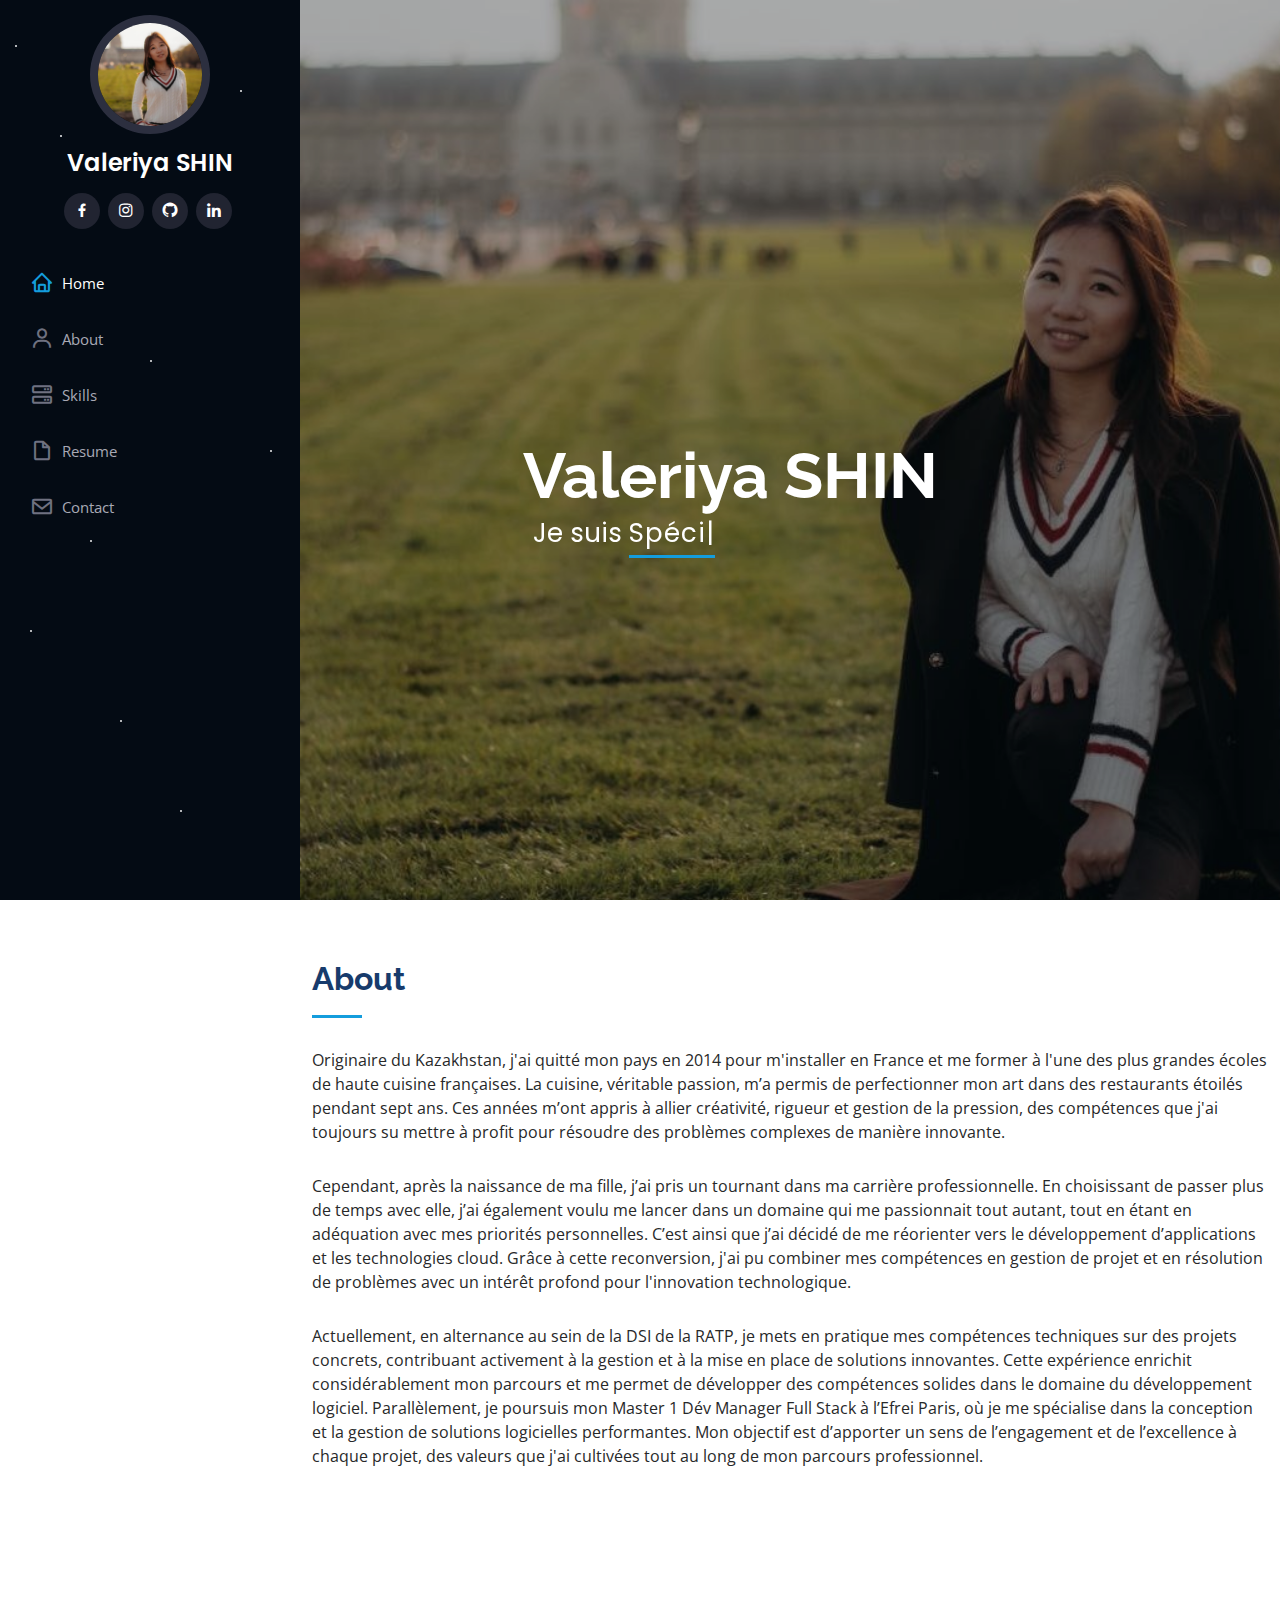
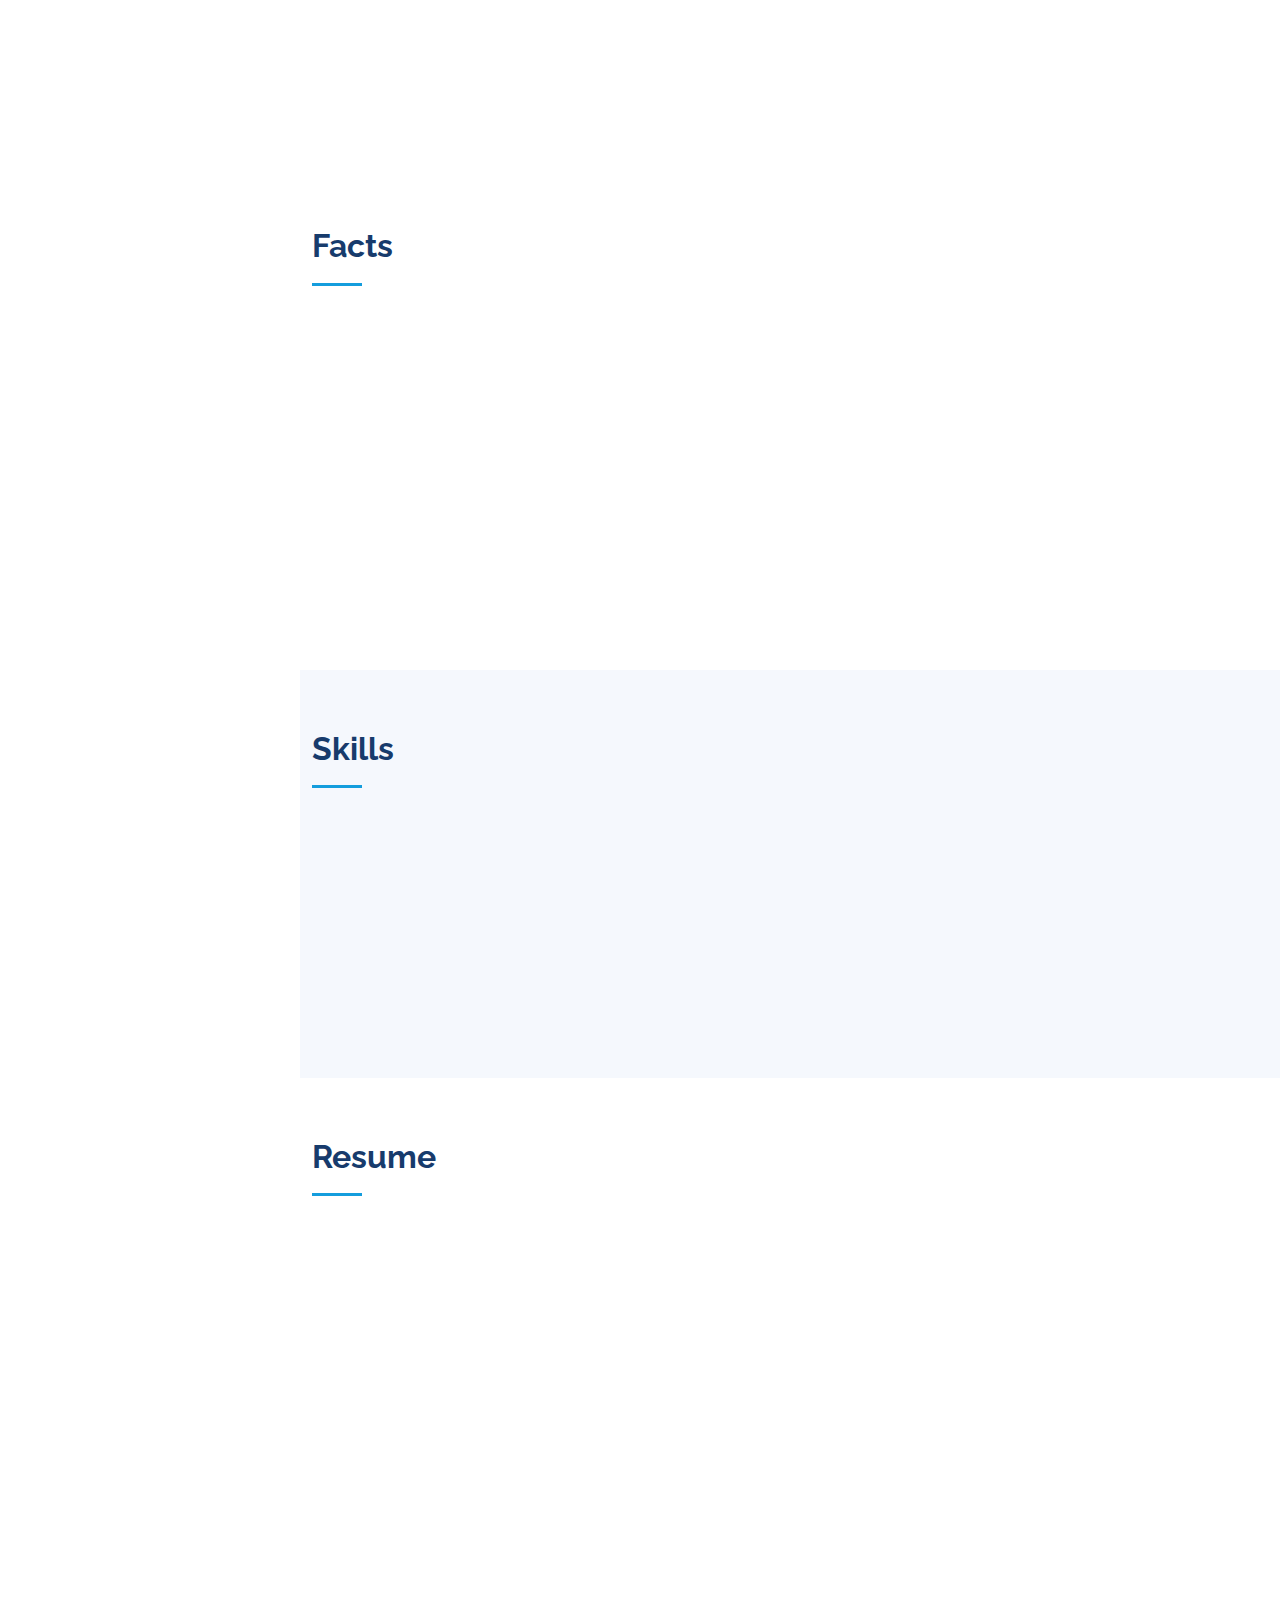
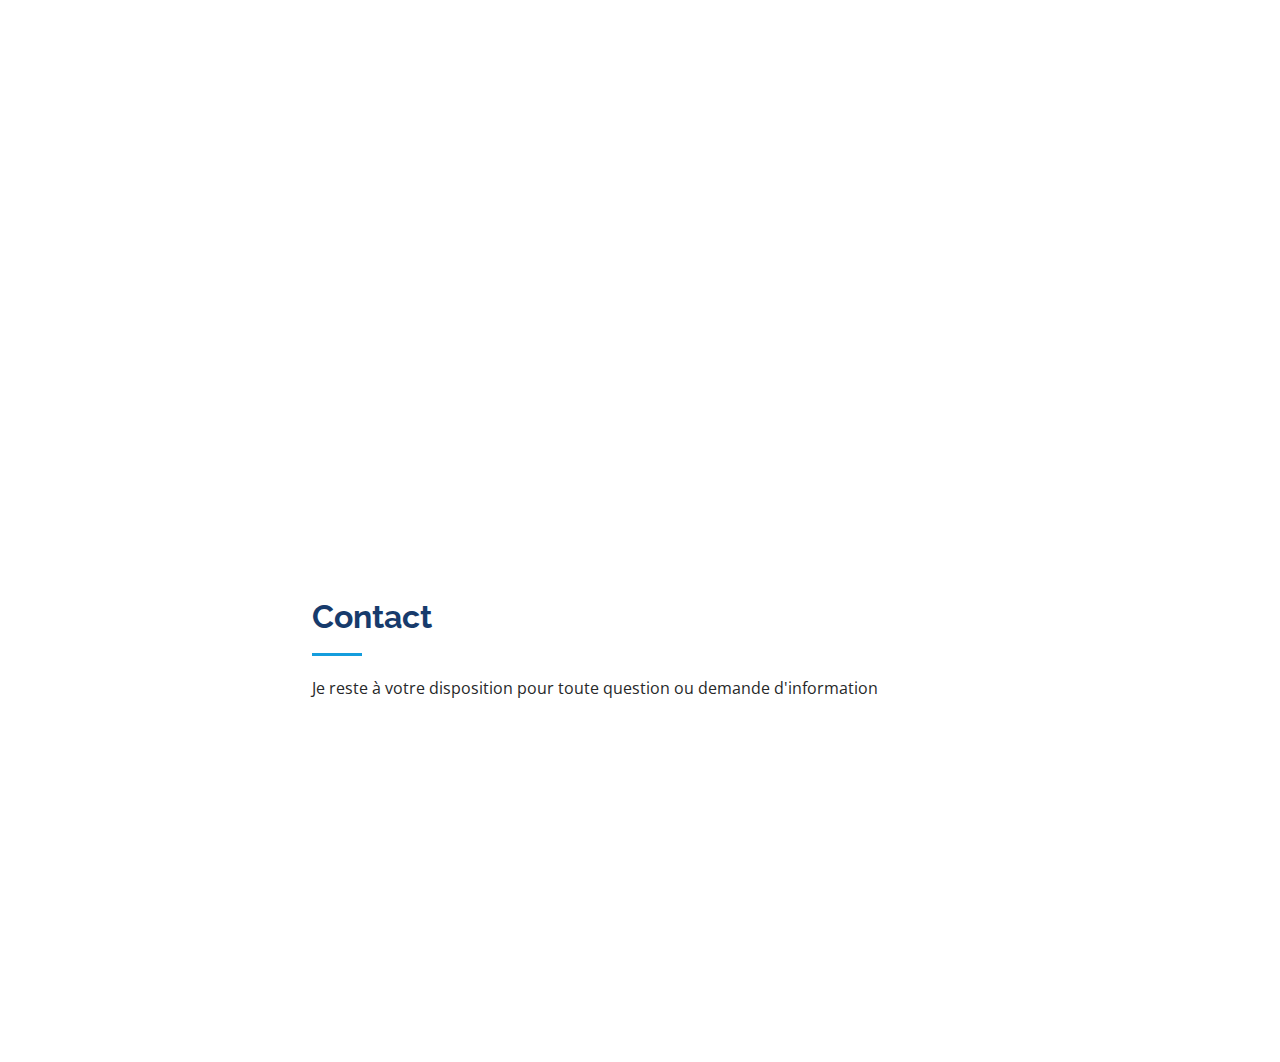
==== commit 3c7292dc: "Changement de style 2.0" ====
--- a/index.html
+++ b/index.html
@@ -91,11 +91,11 @@
 
         <div class="section-title">
           <h2>About</h2>
-            <p class="intro">Originaire du Kazakhstan, j'ai quitté mon pays en 2014 pour m'installer en France et me former à l'une des plus grandes écoles de haute cuisine françaises. 
+            <p class="space-before-1">Originaire du Kazakhstan, j'ai quitté mon pays en 2014 pour m'installer en France et me former à l'une des plus grandes écoles de haute cuisine françaises. 
             La cuisine, véritable passion, m’a permis de perfectionner mon art dans des restaurants étoilés pendant sept ans. 
             Ces années m’ont appris à allier créativité, rigueur et gestion de la pression, des compétences que j'ai toujours su mettre à profit pour résoudre des problèmes complexes de manière innovante.</p>
 
-            <p>Cependant, après la naissance de ma fille, j’ai pris un tournant dans ma carrière professionnelle. En choisissant de passer plus de temps avec elle, 
+            <p class="space-before-1">Cependant, après la naissance de ma fille, j’ai pris un tournant dans ma carrière professionnelle. En choisissant de passer plus de temps avec elle, 
             j’ai également voulu me lancer dans un domaine qui me passionnait tout autant, tout en étant en adéquation avec mes priorités personnelles. 
             C’est ainsi que j’ai décidé de me réorienter vers le développement d’applications et les technologies cloud. Grâce à cette reconversion, 
             j'ai pu combiner mes compétences en gestion de projet et en résolution de problèmes avec un intérêt profond pour l'innovation technologique.</p>
--- a/assets/css/styles.css
+++ b/assets/css/styles.css
@@ -16,12 +16,6 @@
   color: #272829;
 }
 
-.intro {
-  font-size: 1.2em;
-  font-weight: 600;
-  color: #555;
-  margin-bottom: 40px;
-}
 
 .space-before-1 {
   margin-top: 30px;
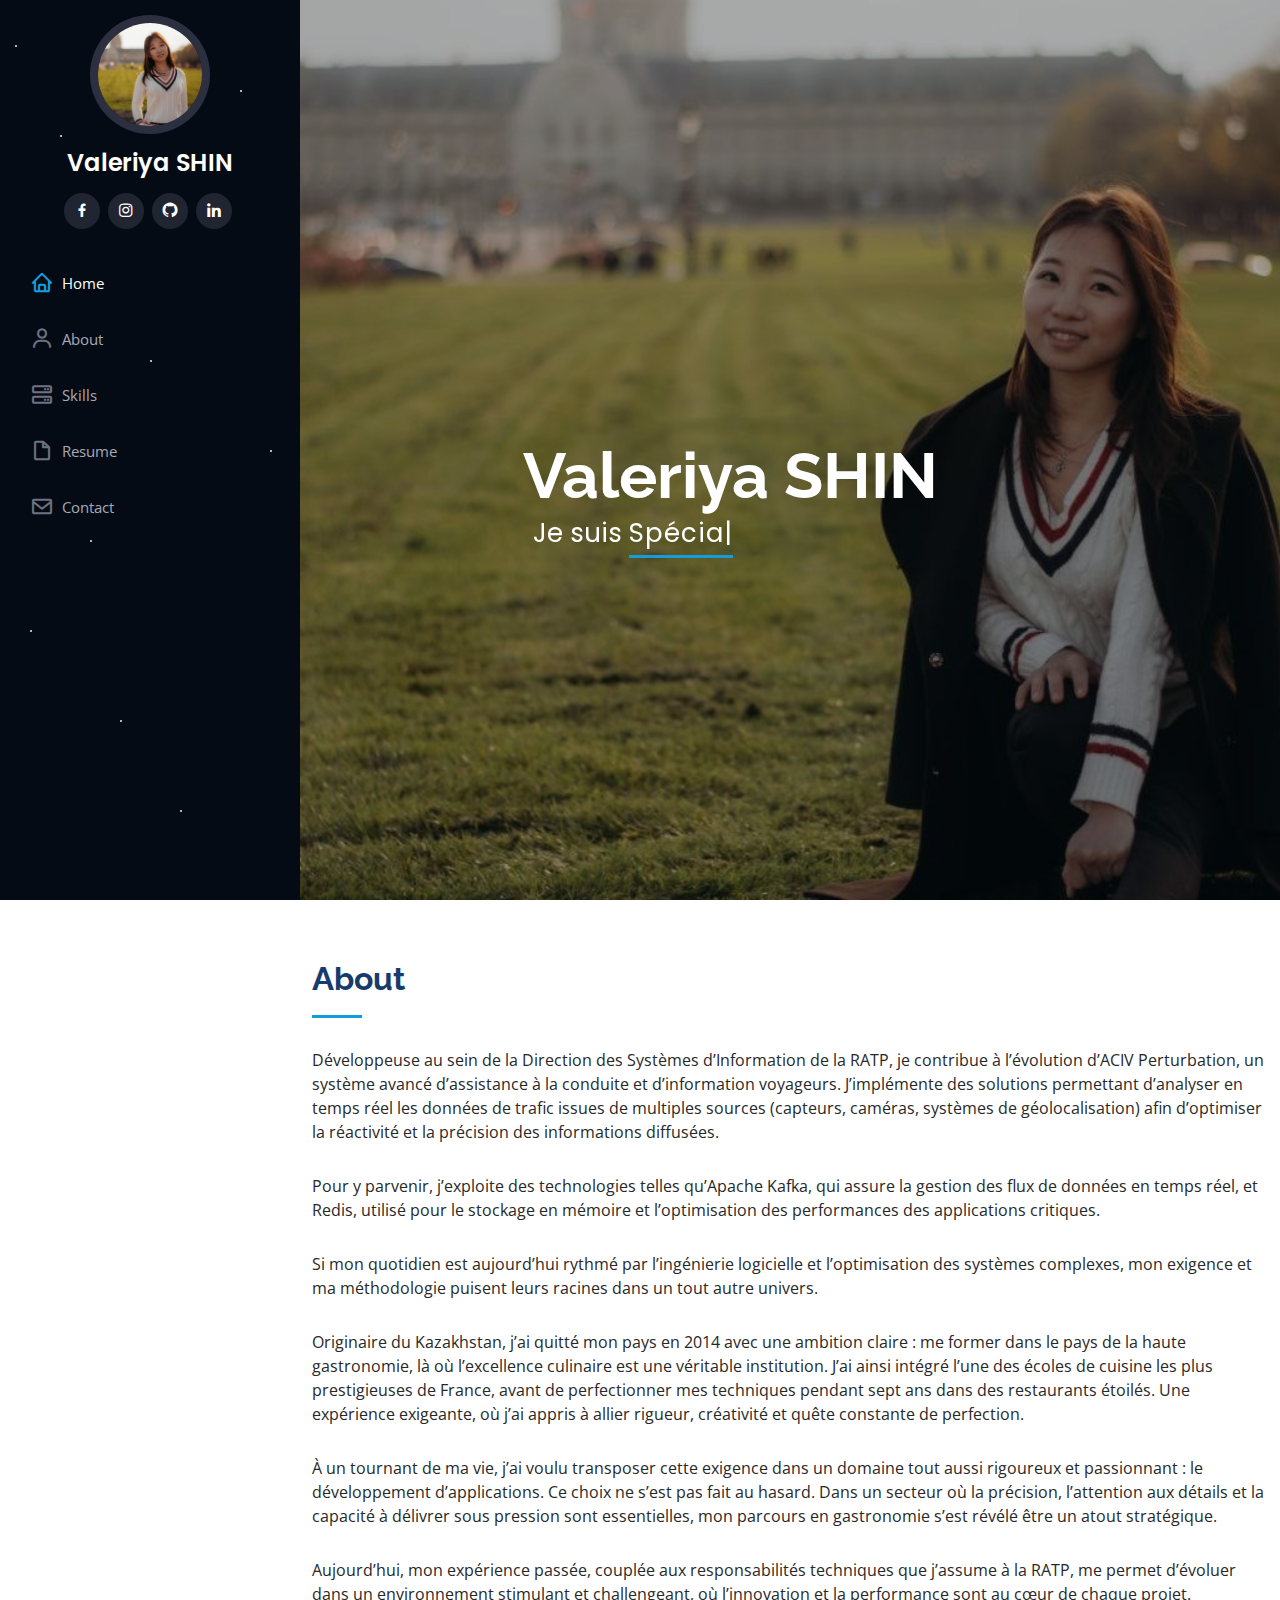
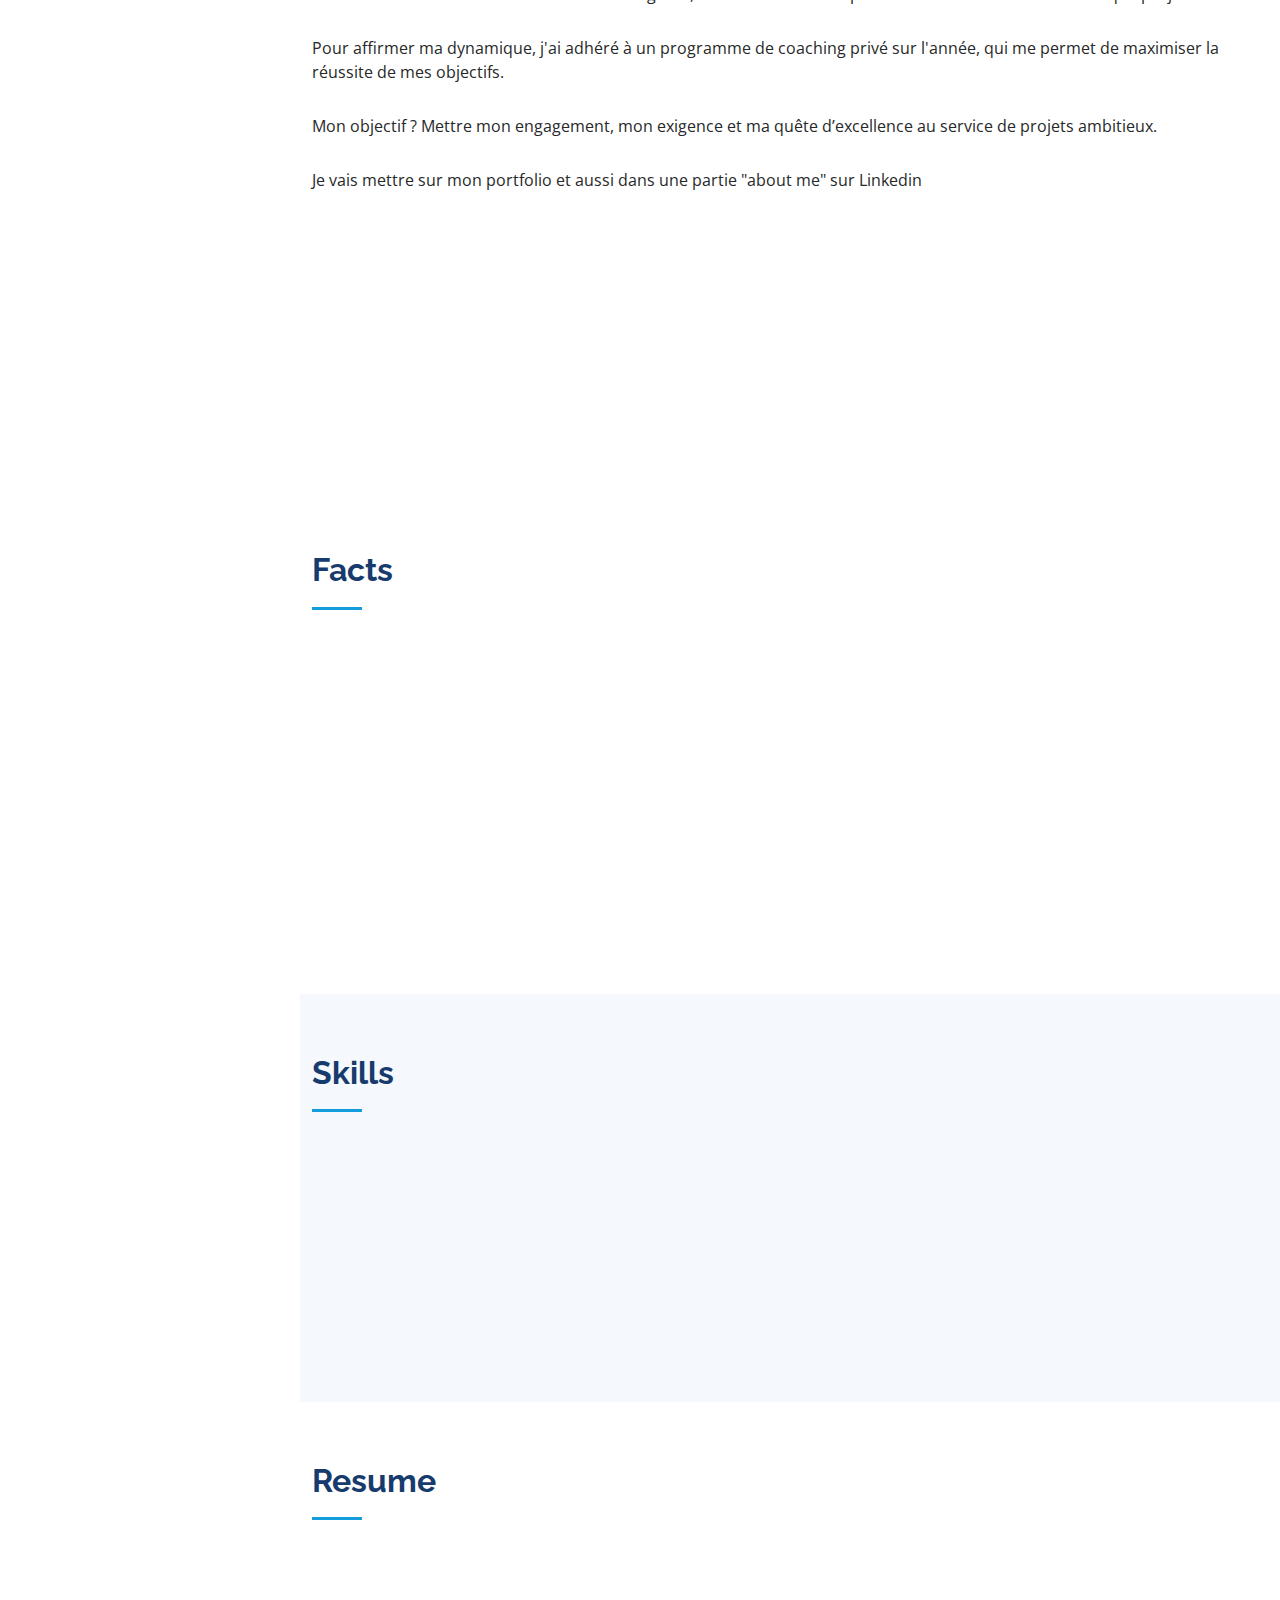
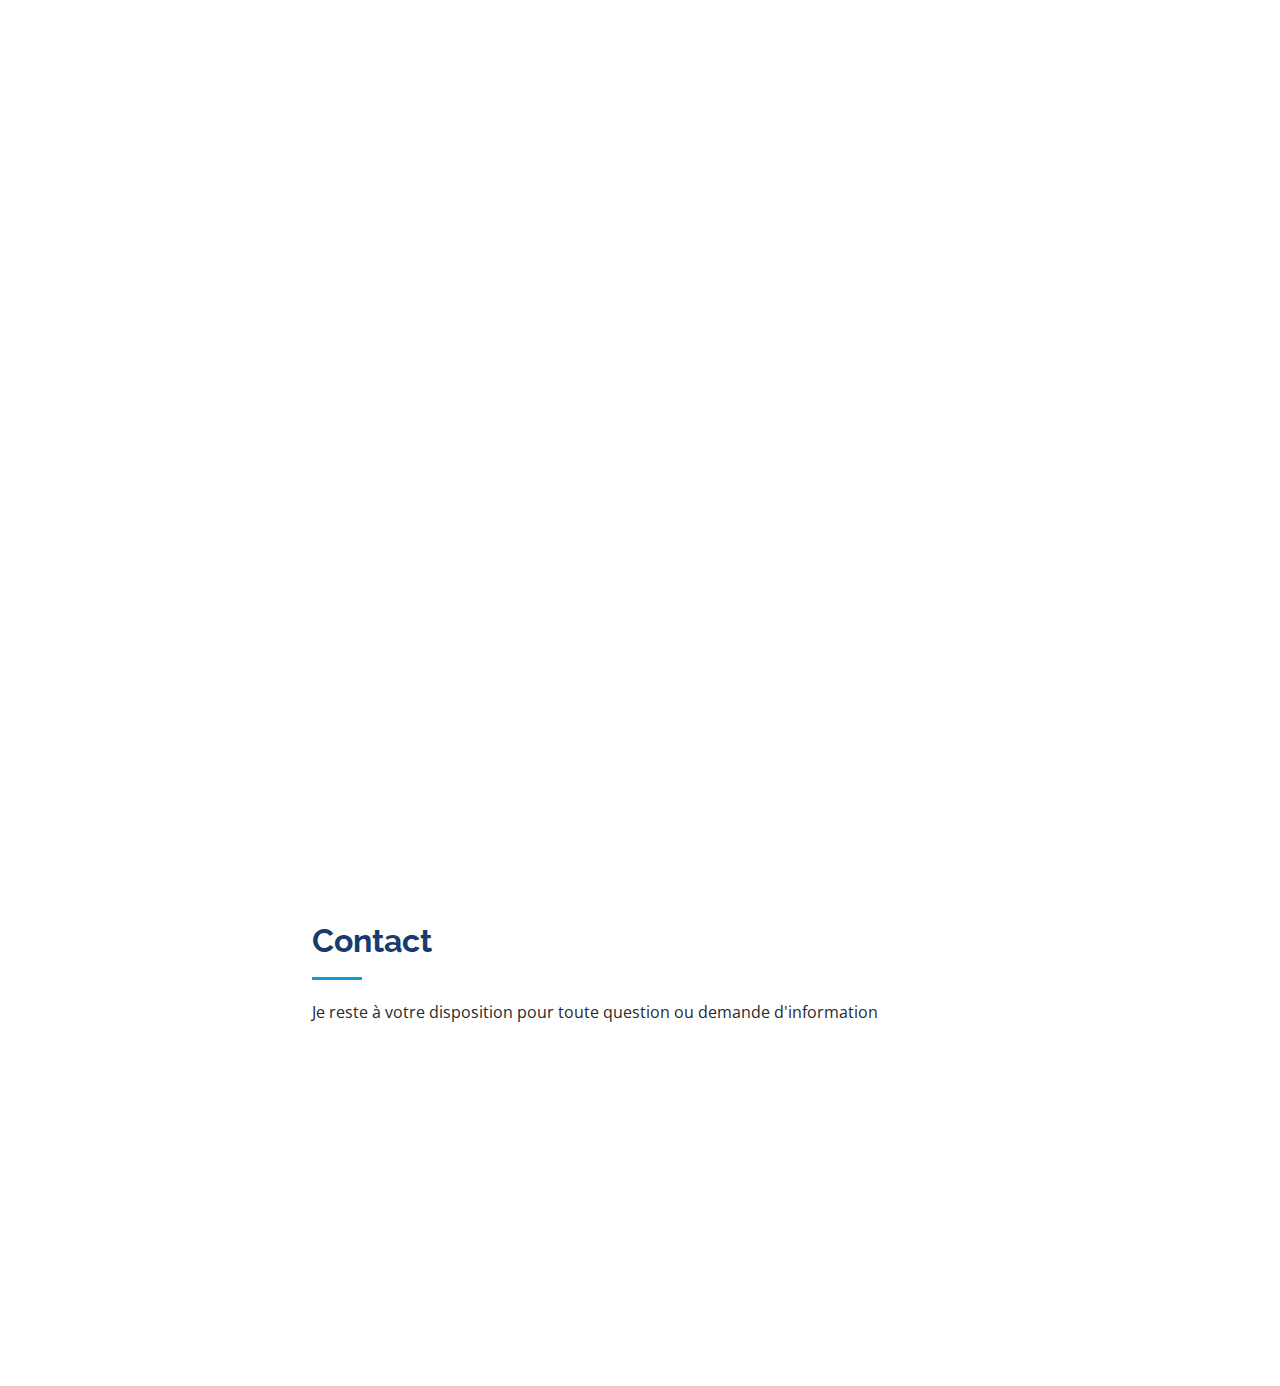
==== commit 7d045893: "Modification "about me"" ====
--- a/index.html
+++ b/index.html
@@ -91,20 +91,18 @@
 
         <div class="section-title">
           <h2>About</h2>
-            <p class="space-before-1">Originaire du Kazakhstan, j'ai quitté mon pays en 2014 pour m'installer en France et me former à l'une des plus grandes écoles de haute cuisine françaises. 
-            La cuisine, véritable passion, m’a permis de perfectionner mon art dans des restaurants étoilés pendant sept ans. 
-            Ces années m’ont appris à allier créativité, rigueur et gestion de la pression, des compétences que j'ai toujours su mettre à profit pour résoudre des problèmes complexes de manière innovante.</p>
-
-            <p class="space-before-1">Cependant, après la naissance de ma fille, j’ai pris un tournant dans ma carrière professionnelle. En choisissant de passer plus de temps avec elle, 
-            j’ai également voulu me lancer dans un domaine qui me passionnait tout autant, tout en étant en adéquation avec mes priorités personnelles. 
-            C’est ainsi que j’ai décidé de me réorienter vers le développement d’applications et les technologies cloud. Grâce à cette reconversion, 
-            j'ai pu combiner mes compétences en gestion de projet et en résolution de problèmes avec un intérêt profond pour l'innovation technologique.</p>
-            
-            <p class="space-before-1">Actuellement, en alternance au sein de la DSI de la RATP, je mets en pratique mes compétences techniques sur des projets concrets, contribuant activement à la
-            gestion et à la mise en place de solutions innovantes. Cette expérience enrichit considérablement mon parcours et me permet de développer des compétences solides dans le domaine du développement logiciel. 
-            Parallèlement, je poursuis mon Master 1 Dév Manager Full Stack à l’Efrei Paris, où je me spécialise dans la conception et la gestion de solutions logicielles performantes. 
-            Mon objectif est d’apporter un sens de l’engagement et de l’excellence à chaque projet, des valeurs que j'ai cultivées tout au long de mon parcours professionnel.</p>
-        
+            <p class="space-before-1">Développeuse au sein de la Direction des Systèmes d’Information de la RATP, 
+              je contribue à l’évolution d’ACIV Perturbation, un système avancé d’assistance à la conduite et d’information voyageurs. J’implémente des solutions permettant d’analyser en temps réel les données de trafic issues de multiples sources (capteurs, caméras, systèmes de géolocalisation) afin d’optimiser la réactivité et la précision des informations diffusées.</p>
+            <p class="space-before-1">Pour y parvenir, j’exploite des technologies telles qu’Apache Kafka, qui assure la gestion des flux de données en temps réel, et Redis, utilisé pour le 
+              stockage en mémoire et l’optimisation des performances des applications critiques.</p>
+            <p class="space-before-1">Si mon quotidien est aujourd’hui rythmé par l’ingénierie logicielle et l’optimisation des systèmes complexes, mon exigence et ma méthodologie puisent leurs racines dans un tout autre univers.</p>
+            <p class="space-before-1">Originaire du Kazakhstan, j’ai quitté mon pays en 2014 avec une ambition claire : me former dans le pays de la haute gastronomie, là où l’excellence culinaire est une véritable institution. J’ai ainsi intégré l’une des écoles de cuisine les plus prestigieuses de France, avant de perfectionner mes techniques pendant sept ans dans des restaurants étoilés. Une expérience exigeante, où j’ai appris à allier rigueur, créativité et quête constante de perfection.</p>
+            <p class="space-before-1">À un tournant de ma vie, j’ai voulu transposer cette exigence dans un domaine tout aussi rigoureux et passionnant : le développement d’applications. Ce choix ne s’est pas fait au hasard. Dans un secteur où la précision, l’attention aux détails et la capacité à délivrer sous pression sont essentielles, mon parcours en gastronomie s’est révélé être un atout stratégique.</p>
+            <p class="space-before-1">Aujourd’hui, mon expérience passée, couplée aux responsabilités techniques que j’assume à la RATP, me permet d’évoluer dans un environnement stimulant et challengeant, où l’innovation et la performance sont au cœur de chaque projet.</p>
+            <p class="space-before-1">Pour affirmer ma dynamique, j'ai adhéré à un programme de coaching privé sur l'année, qui me permet de maximiser la réussite de mes objectifs.</p>
+            <p class="space-before-1">Mon objectif ? Mettre mon engagement, mon exigence et ma quête d’excellence au service de projets ambitieux.</p>
+            <p class="space-before-1">Je vais mettre sur mon portfolio et aussi dans une partie "about me"  sur Linkedin</p>
+
         </div>
 
         <div class="row">
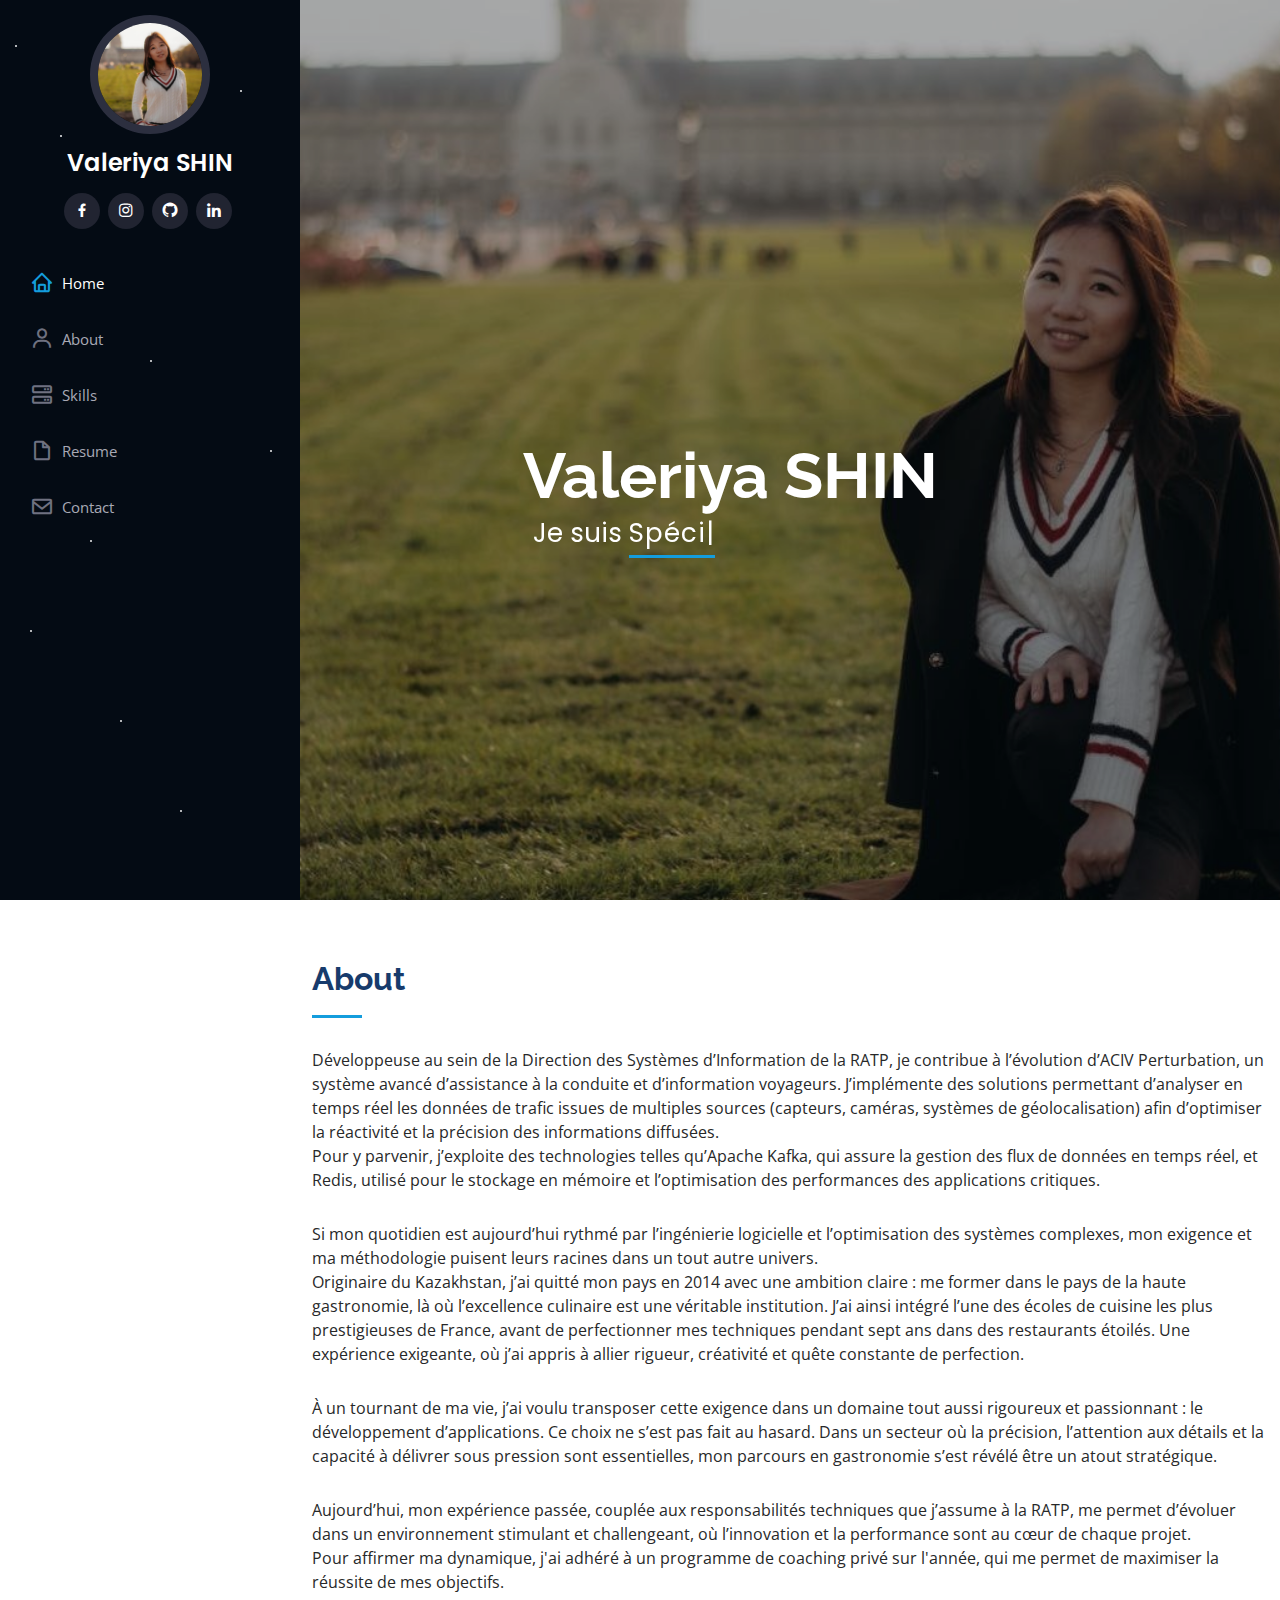
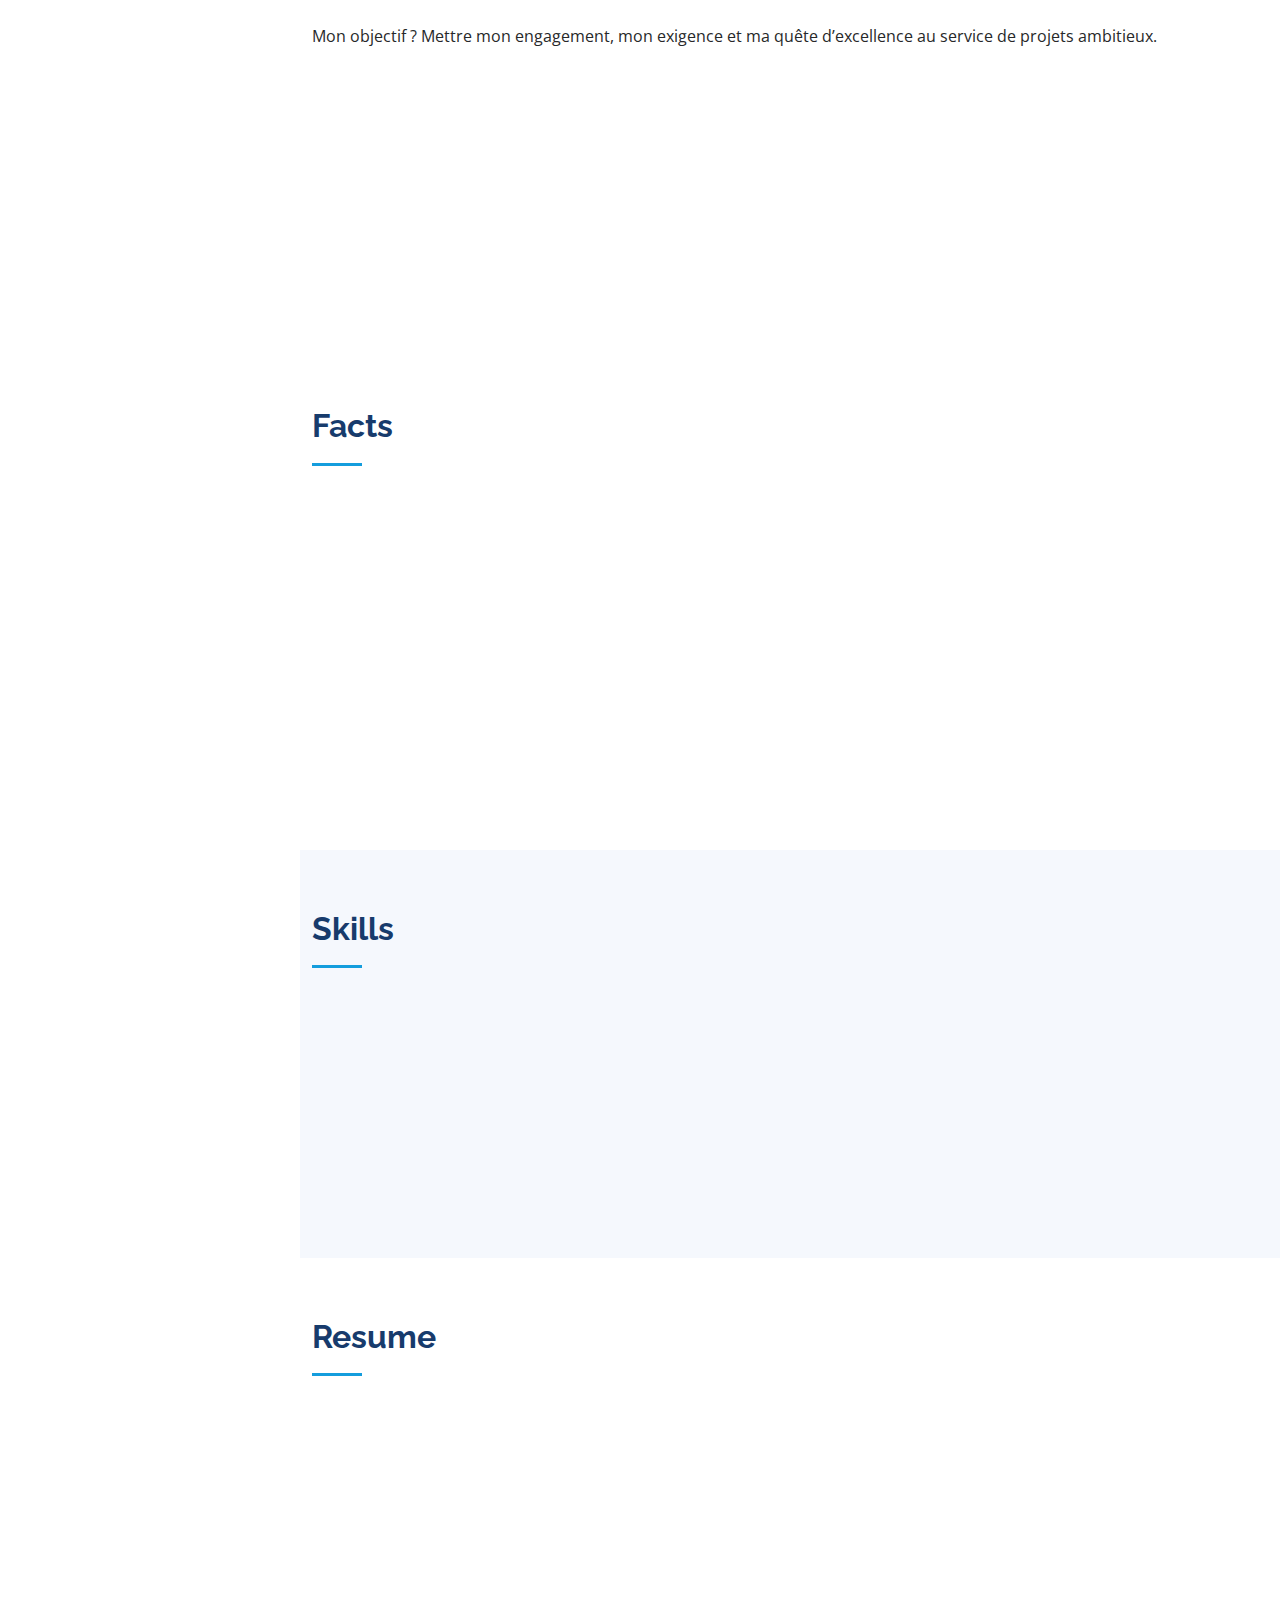
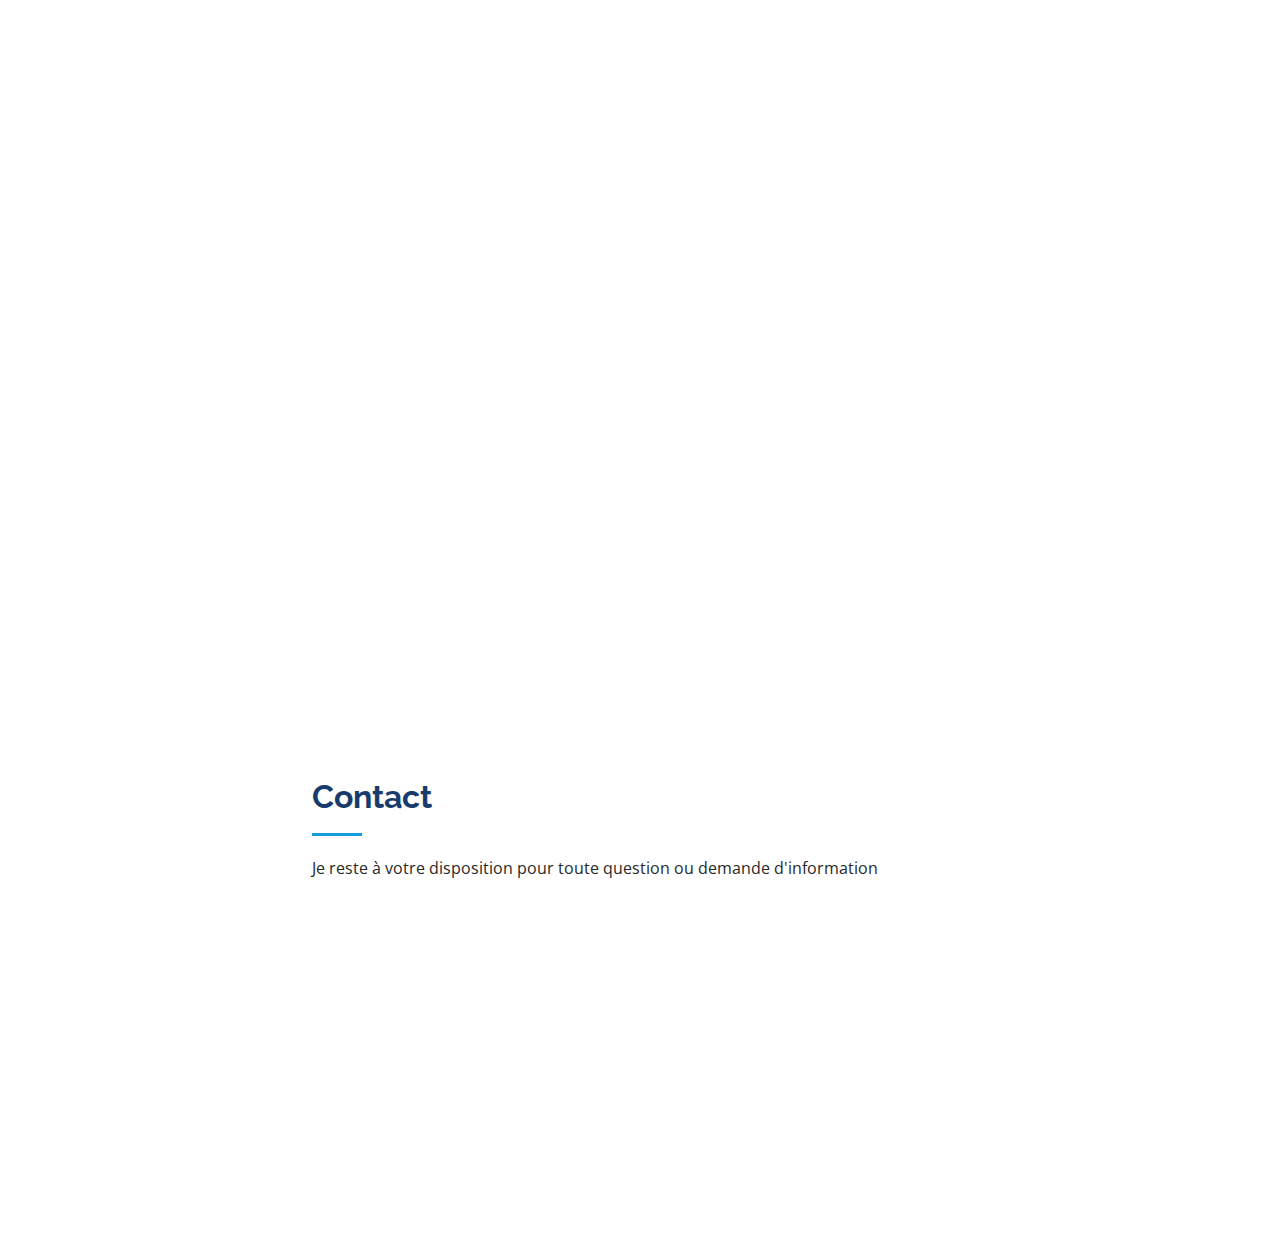
==== commit 04da7caf: "Modif 1.0" ====
--- a/index.html
+++ b/index.html
@@ -93,15 +93,16 @@
           <h2>About</h2>
             <p class="space-before-1">Développeuse au sein de la Direction des Systèmes d’Information de la RATP, 
               je contribue à l’évolution d’ACIV Perturbation, un système avancé d’assistance à la conduite et d’information voyageurs. J’implémente des solutions permettant d’analyser en temps réel les données de trafic issues de multiples sources (capteurs, caméras, systèmes de géolocalisation) afin d’optimiser la réactivité et la précision des informations diffusées.</p>
-            <p class="space-before-1">Pour y parvenir, j’exploite des technologies telles qu’Apache Kafka, qui assure la gestion des flux de données en temps réel, et Redis, utilisé pour le 
+              <p>Pour y parvenir, j’exploite des technologies telles qu’Apache Kafka, qui assure la gestion des flux de données en temps réel, et Redis, utilisé pour le 
               stockage en mémoire et l’optimisation des performances des applications critiques.</p>
             <p class="space-before-1">Si mon quotidien est aujourd’hui rythmé par l’ingénierie logicielle et l’optimisation des systèmes complexes, mon exigence et ma méthodologie puisent leurs racines dans un tout autre univers.</p>
-            <p class="space-before-1">Originaire du Kazakhstan, j’ai quitté mon pays en 2014 avec une ambition claire : me former dans le pays de la haute gastronomie, là où l’excellence culinaire est une véritable institution. J’ai ainsi intégré l’une des écoles de cuisine les plus prestigieuses de France, avant de perfectionner mes techniques pendant sept ans dans des restaurants étoilés. Une expérience exigeante, où j’ai appris à allier rigueur, créativité et quête constante de perfection.</p>
+            <p>Originaire du Kazakhstan, j’ai quitté mon pays en 2014 avec une ambition claire : me former dans le pays de la haute gastronomie, là où l’excellence culinaire est une véritable institution. J’ai ainsi intégré l’une des écoles de cuisine les plus prestigieuses de France, avant de perfectionner mes 
+            techniques pendant sept ans dans des restaurants étoilés. Une expérience exigeante, où j’ai appris à allier rigueur, créativité et quête constante de perfection.</p>
             <p class="space-before-1">À un tournant de ma vie, j’ai voulu transposer cette exigence dans un domaine tout aussi rigoureux et passionnant : le développement d’applications. Ce choix ne s’est pas fait au hasard. Dans un secteur où la précision, l’attention aux détails et la capacité à délivrer sous pression sont essentielles, mon parcours en gastronomie s’est révélé être un atout stratégique.</p>
             <p class="space-before-1">Aujourd’hui, mon expérience passée, couplée aux responsabilités techniques que j’assume à la RATP, me permet d’évoluer dans un environnement stimulant et challengeant, où l’innovation et la performance sont au cœur de chaque projet.</p>
-            <p class="space-before-1">Pour affirmer ma dynamique, j'ai adhéré à un programme de coaching privé sur l'année, qui me permet de maximiser la réussite de mes objectifs.</p>
+            <p>Pour affirmer ma dynamique, j'ai adhéré à un programme de coaching privé sur l'année, qui me permet de maximiser la réussite de mes objectifs.</p>
             <p class="space-before-1">Mon objectif ? Mettre mon engagement, mon exigence et ma quête d’excellence au service de projets ambitieux.</p>
-            <p class="space-before-1">Je vais mettre sur mon portfolio et aussi dans une partie "about me"  sur Linkedin</p>
+        
 
         </div>
 
